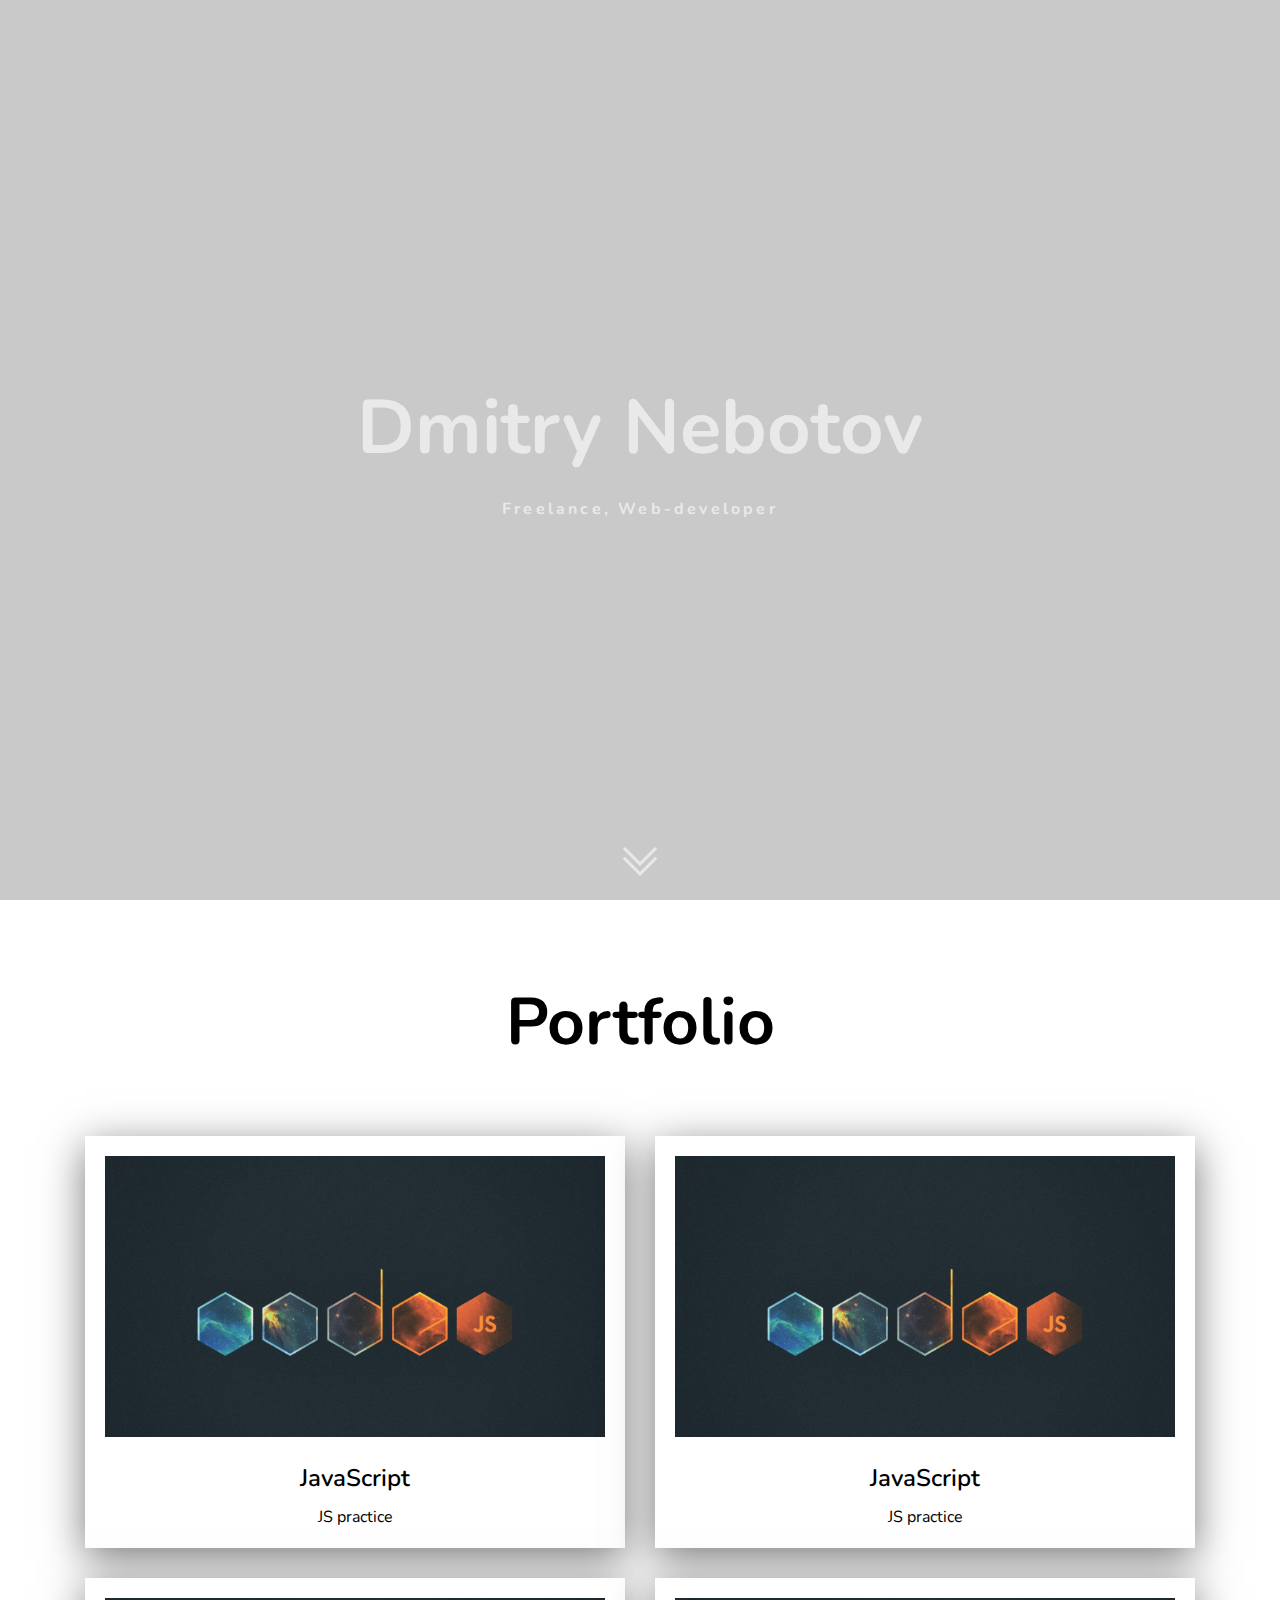
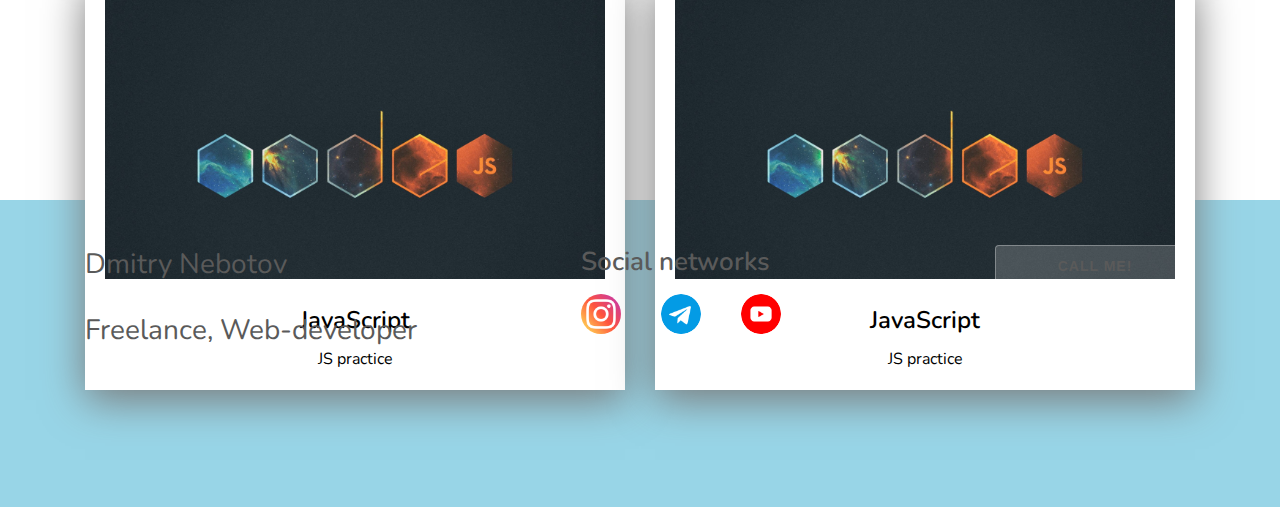
==== index.html @ 4fe909b6 "123" ====
<!DOCTYPE html>
<html lang="en">

<head>
    <meta charset="UTF-8">
    <meta http-equiv="X-UA-Compatible" content="IE=edge">
    <meta name="viewport" content="width=device-width, initial-scale=1.0">
    <link rel="apple-touch-icon" sizes="180x180" href="./image/ic/apple-touch-icon.png">
    <link rel="icon" type="image/png" sizes="32x32" href="./image/ic/favicon-32x32.png">
    <link rel="icon" type="image/png" sizes="16x16" href="./image/ic/favicon-16x16.png">
    <link rel="manifest" href="/site.webmanifest">
    <link rel="stylesheet" href="./style/main.css">
    <title>Portfolio</title>
</head>

<body>
    <div class="header" id="header">
        <h1 class="header-title">Dmitry Nebotov</h1>
        <p class="header-subtitle">Freelance, Web-developer</p>
        <div class="header-arrow">
            <img src="./image/header/arrow-down.png" alt="arrow-down">
        </div>
    </div>

    <div class="portfolio">
        <div class="conteiner">
            <h2 class="portfolio-header">Portfolio</h2>
            <div class="portfolio-card-wrapper">
                <div class="card">
                    <img class="card-img" src="./image/portfolio/js.jpg" alt="Js">
                    <h3 class="card-title">JavaScript</h3>
                    <p>JS practice</p>
                </div>

                <div class="card">
                    <img class="card-img" src="./image/portfolio/js.jpg" alt="Js">
                    <h3 class="card-title">JavaScript</h3>
                    <p>JS practice</p>
                </div>

                <div class="card">
                    <img class="card-img" src="./image/portfolio/js.jpg" alt="Js">
                    <h3 class="card-title">JavaScript</h3>
                    <p>JS practice</p>
                </div>

                <div class="card">
                    <img class="card-img" src="./image/portfolio/js.jpg" alt="Js">
                    <h3 class="card-title">JavaScript</h3>
                    <p>JS practice</p>
                </div>
            </div>
        </div>
    </div>

    <div class="footer">
        <div class="conteiner">
            <div class="footer-row">
                <div class="footer-copyright">
                    <div class="footer-copyright-name">Dmitry Nebotov</div>
                    <p>Freelance, Web-developer</p>
                </div>
                <div class="footer-icons">
                    <p class="social">Social networks</p>
                    <div class="footer-icons-row">
                        <a target="_blank" href="https://www.instagram.com/nebotovdima">
                            <img src="./image/icons/free-icon-instagram-2111463.png" alt="">
                        </a>
                        <a href="tg://resolve?domain=@nebotovdima">
                            <img src="./image/icons/free-icon-telegram-2111646.png" alt="">
                        </a>
                        <a target="_blank" href="https://www.youtube.com/channel/UCRS05I6eya9KFITmBL-dh3A">
                            <img src="./image/icons/free-icon-youtube-3670147.png" alt="">
                        </a>
                    </div>
                </div>
                <div class="footer-call">
                    <button class="btn">Call me!</button>
                    <div class="block_with_text" style="display: none;">0930100018</div>

                </div>
            </div>
        </div>
    </div>
    <script src="./script/Jquery/jquery-3.6.1.min.js"></script>
    <script src="./script/vide/jquery.vide.min.js"></script>
    <script src="./script/main.js"></script>
</body>

</html>
---- style/main.css ----
@import url('https://fonts.googleapis.com/css2?family=Nunito:wght@400;600;700&display=swap');

* {
    box-sizing: border-box;
}

body {
    font-family: 'Nunito', sans-serif;
    margin: 0;
}

.none {
    display: none !important;
}

.conteiner {
    max-width: 1110px;
    margin-left: auto;
    margin-right: auto;
}

/* Header */
.header {
    display: flex;
    flex-direction: column;
    align-items: center;
    justify-content: center;
    position: relative;
    width: 100%;
    height: 100vh;
    background-size: cover;
    background-position: center;
}

.header:after {
    content: '';
    position: absolute;
    top: 0;
    left: 0;
    right: 0;
    bottom: 0;
    background: rgba(36, 36, 36, 0.822);
    opacity: 0.3;
    z-index: 1;
}

.header-title {
    margin: 0;
    margin-bottom: 20px;
    font-weight: bold;
    font-size: 76px;
    line-height: 130%;
    color: rgb(255, 255, 255);
    z-index: 2;
    opacity: .6;
    cursor: context-menu;
}

.header-subtitle {
    margin: 0;
    font-weight: bold;
    font-size: 16px;
    line-height: 150%;
    color: #fff;
    text-align: center;
    letter-spacing: 0.2em;
    opacity: .6;
    z-index: 2;
    cursor: context-menu;
}

.header-arrow img {
    width: 38px;
    height: 38px;
    position: absolute;
    bottom: 20px;
    left: 50%;
    transform: translate(-50%, 0);
    z-index: 2;
    opacity: .6;
    cursor: pointer;
    animation: myAnim 4s ease 0s infinite normal forwards;
}

@keyframes myAnim {
    0% {
        animation-timing-function: ease-in;
        opacity: 1;
        transform: translateY(-45px);
    }

    24% {
        opacity: 1;
    }

    40% {
        animation-timing-function: ease-in;
        transform: translateY(-24px);
    }

    65% {
        animation-timing-function: ease-in;
        transform: translateY(-12px);
    }

    82% {
        animation-timing-function: ease-in;
        transform: translateY(-6px);
    }

    93% {
        animation-timing-function: ease-in;
        transform: translateY(-4px);
    }

    25%,
    55%,
    75%,
    87% {
        animation-timing-function: ease-out;
        transform: translateY(0px);
    }

    100% {
        animation-timing-function: ease-out;
        opacity: 1;
        transform: translateY(0px);
    }
}

/* Portfolio */

.portfolio {
    background-repeat: no-repeat;
    background-position: center;
    background-size: cover;
    padding-top: 80px;
    padding-bottom: 110px;
    width: 100%;
    height: 100vh;
}


.portfolio-header {
    margin: 0;
    margin-bottom: 70px;
    font-weight: bold;
    font-size: 66px;
    line-height: 130%;
    text-align: center;
    color: rgb(0, 0, 0);
}

.portfolio-card-wrapper {
    display: flex;
    flex-wrap: wrap;
    justify-content: space-between;
}

.card {
    margin-bottom: 30px;
    text-align: center;
    padding: 20px;
    max-width: 540px;
    background-color: #fff;
    box-shadow: 0px 10px 40px rgb(121, 121, 121);
}

.card:last-child,
.card:nth-last-child(2) {
    margin-bottom: 0;
}


.card-img {
    margin-bottom: 20px;
    width: 100%;
    background-size: cover;
    background-position: center;
}

.card-title {
    margin: 0;
    margin-bottom: 13px;
    font-weight: 600;
    font-size: 24px;
    line-height: 130%;
    color: black;
}

.card p {
    margin: 0;
    font-size: 16px;
    line-height: 130%;
    color: black;
}

.card:hover {
    background: rgba(58, 187, 226, 0.226);
}

/* Footer */

.footer {
    padding-top: 45px;
    padding-bottom: 130px;
    background: rgba(6, 152, 196, 0.411);
}

.footer-row {
    display: flex;
    flex-direction: row;
    justify-content: space-between;
}

.footer-copyright {
    font-size: 28px;
    color: rgb(90, 90, 90);
}

.footer-icons img {
    width: 40px;
    height: 40px;
    margin-right: 10px;
    border-radius: 50%;
    margin-bottom: 10px;
    
}

.footer-call {
    display: flex;
    flex-direction: column;
    width: 210px;
}

.footer-icons p {
    font-weight: 600;
    font-size: 26px;
    line-height: 130%;
    color: rgb(90, 90, 90);
}

.footer-icons-row {
    display: flex;
    flex-direction: row;
    justify-content: space-between;
    align-items: center;
}

.footer-icons-row > * {
    margin-right: 30px;

}

.social { 
    margin: 0;
    margin-bottom: 15px;
}

.btn {
    font-size: 14px;
    font-weight: 600;
    line-height: 20px;
    color: rgb(90, 90, 90);
    background-color: rgba(255, 255, 255, 0.185);
    border-color: rgba(255, 255, 255, 0.308);
    border-width: 1px;
    border-style: solid;
    border-radius: 4px;
    padding: 10px 20px;
    cursor: pointer;
    text-decoration: none;
    text-align: center;
    text-transform: uppercase;
    letter-spacing: 1px; 
    margin-bottom: 10px;
    margin-left: 10px;

}

.block_with_text {
    display: block;
    width: 100%;
    text-align: center;
    margin-bottom: 20px;
    margin-left: auto;
    margin-right: auto;
    color: rgb(90, 90, 90);
    font-weight: 600;
    font-size: 20px;
}

.btn:hover {
    color: rgb(66, 66, 66);
    background-color: rgba(97, 97, 97, 0.753);
}
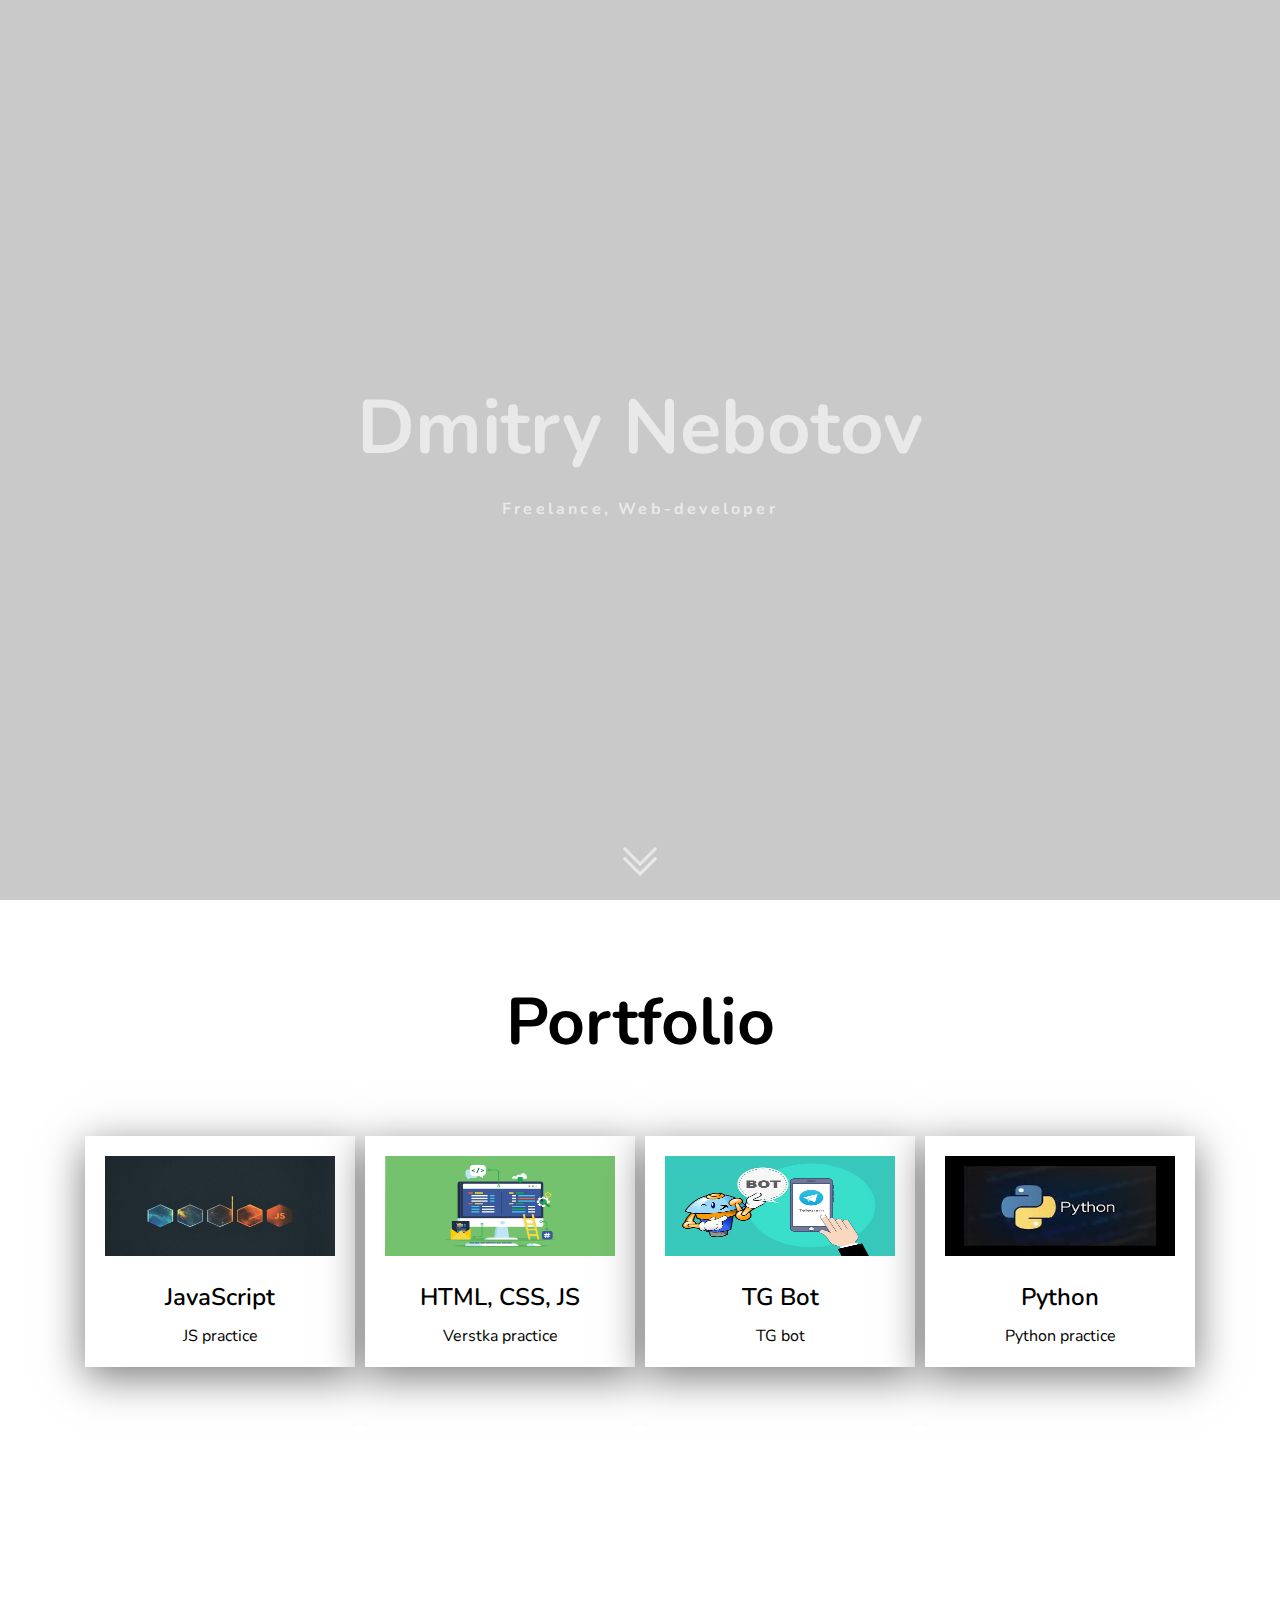
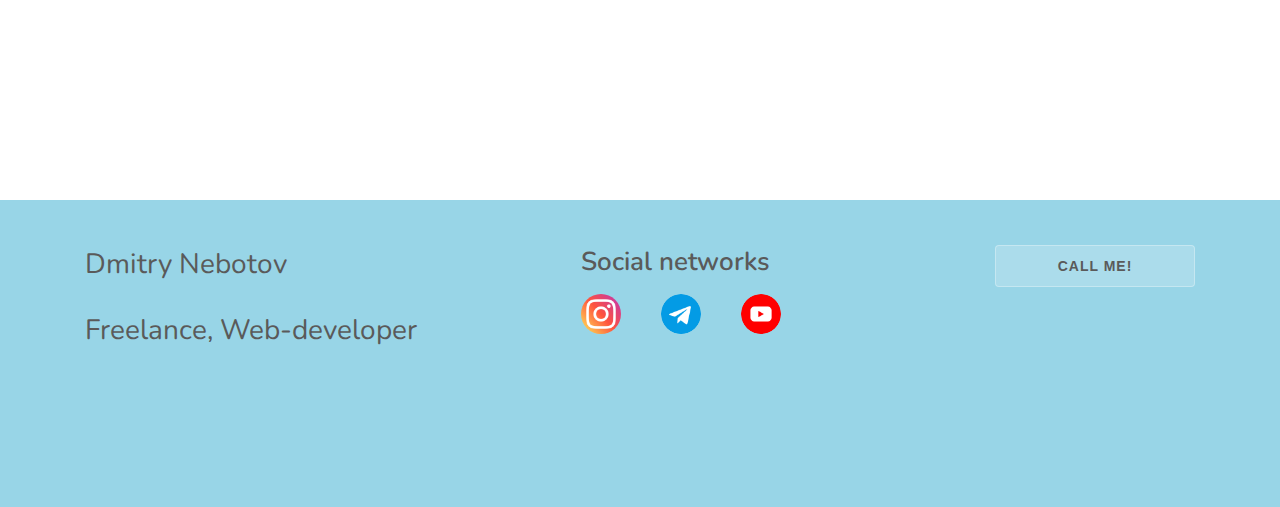
==== commit 785fc106: "123" ====
--- a/index.html
+++ b/index.html
@@ -33,21 +33,21 @@
                 </div>
 
                 <div class="card">
-                    <img class="card-img" src="./image/portfolio/js.jpg" alt="Js">
-                    <h3 class="card-title">JavaScript</h3>
-                    <p>JS practice</p>
+                    <img class="card-img" src="./image/portfolio/verstka.png" alt="Js">
+                    <h3 class="card-title">HTML, CSS, JS</h3>
+                    <p>Verstka practice</p>
                 </div>
 
                 <div class="card">
-                    <img class="card-img" src="./image/portfolio/js.jpg" alt="Js">
-                    <h3 class="card-title">JavaScript</h3>
-                    <p>JS practice</p>
+                    <img class="card-img" src="./image/portfolio/tgbot.jpg" alt="Js">
+                    <h3 class="card-title">TG Bot</h3>
+                    <p>TG bot</p>
                 </div>
 
                 <div class="card">
-                    <img class="card-img" src="./image/portfolio/js.jpg" alt="Js">
-                    <h3 class="card-title">JavaScript</h3>
-                    <p>JS practice</p>
+                    <img class="card-img" src="./image/portfolio/python.jfif" alt="Js">
+                    <h3 class="card-title">Python</h3>
+                    <p>Python practice</p>
                 </div>
             </div>
         </div>
--- a/style/main.css
+++ b/style/main.css
@@ -158,7 +158,7 @@
 }
 
 .card {
-    margin-bottom: 30px;
+    margin-bottom: 0px;
     text-align: center;
     padding: 20px;
     max-width: 540px;
@@ -166,15 +166,12 @@
     box-shadow: 0px 10px 40px rgb(121, 121, 121);
 }
 
-.card:last-child,
-.card:nth-last-child(2) {
-    margin-bottom: 0;
-}
 
 
 .card-img {
     margin-bottom: 20px;
-    width: 100%;
+    width: 230px;
+    height: 100px;
     background-size: cover;
     background-position: center;
 }
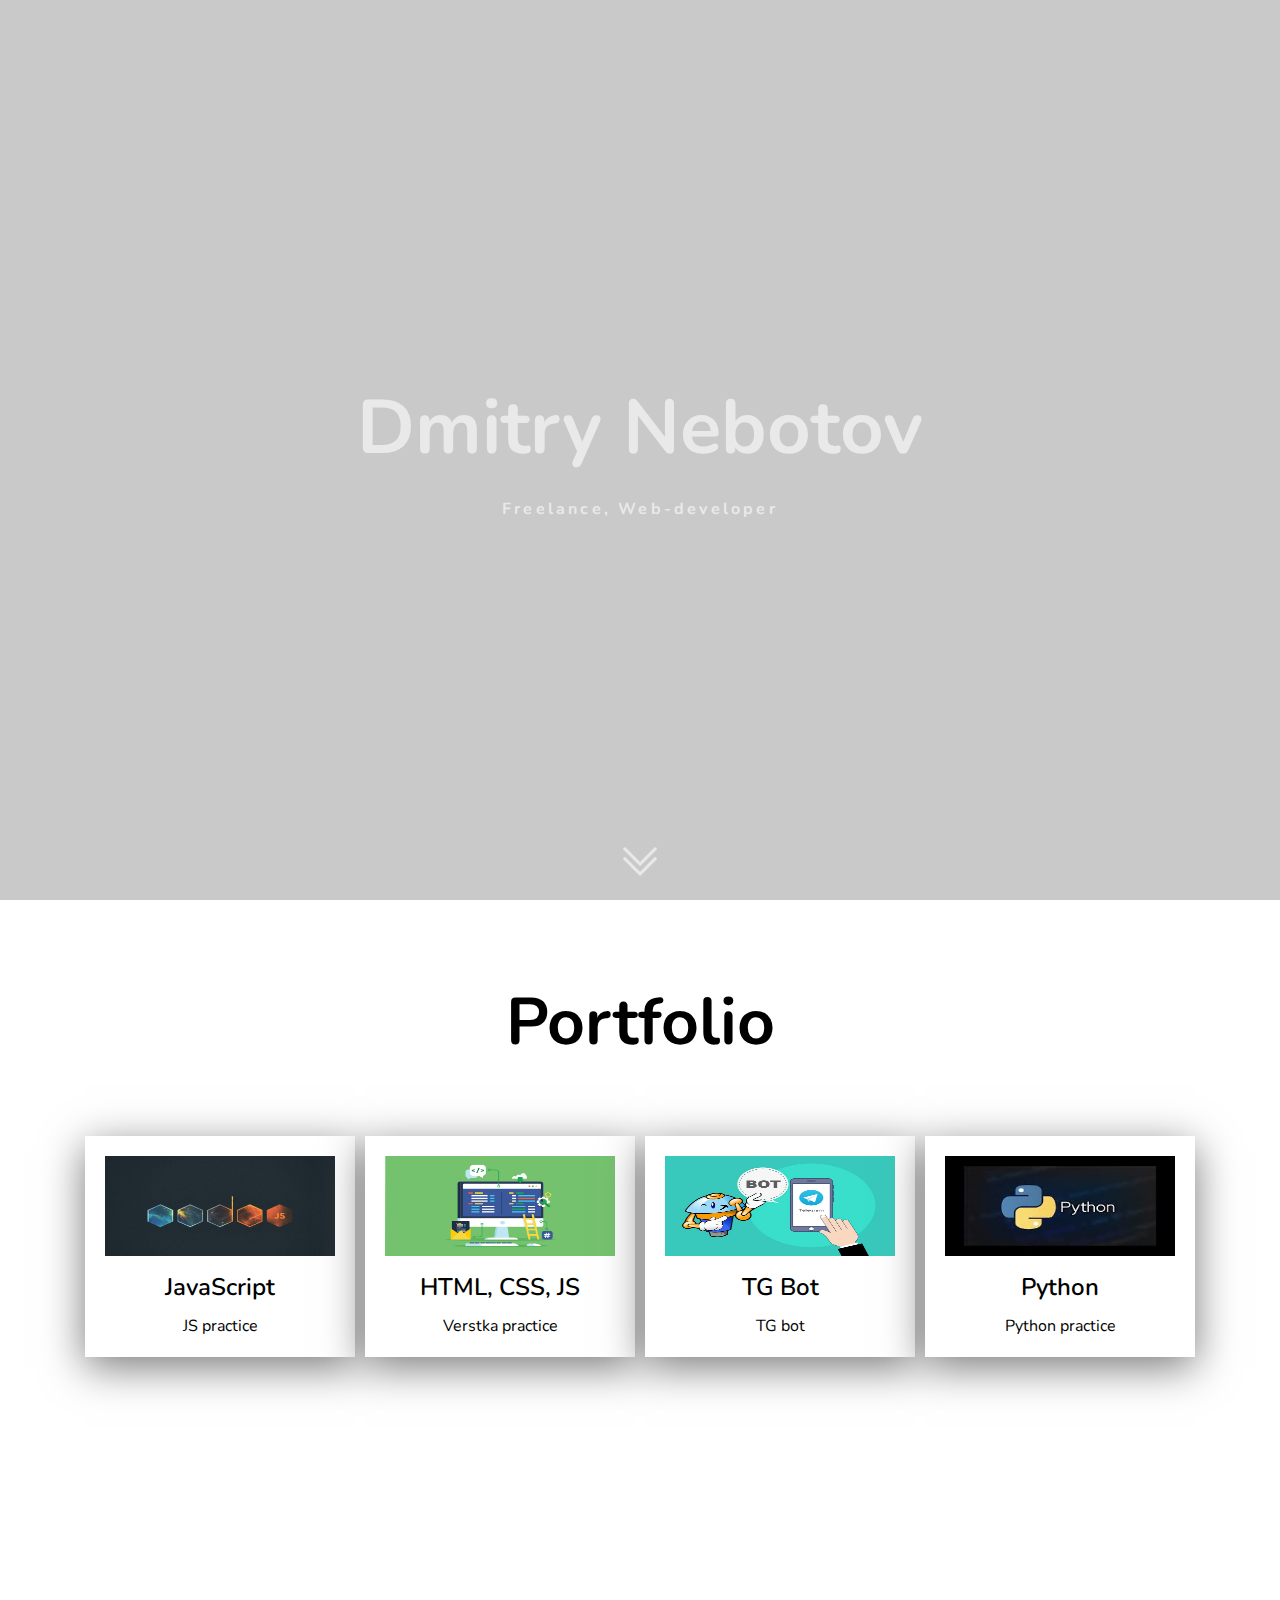
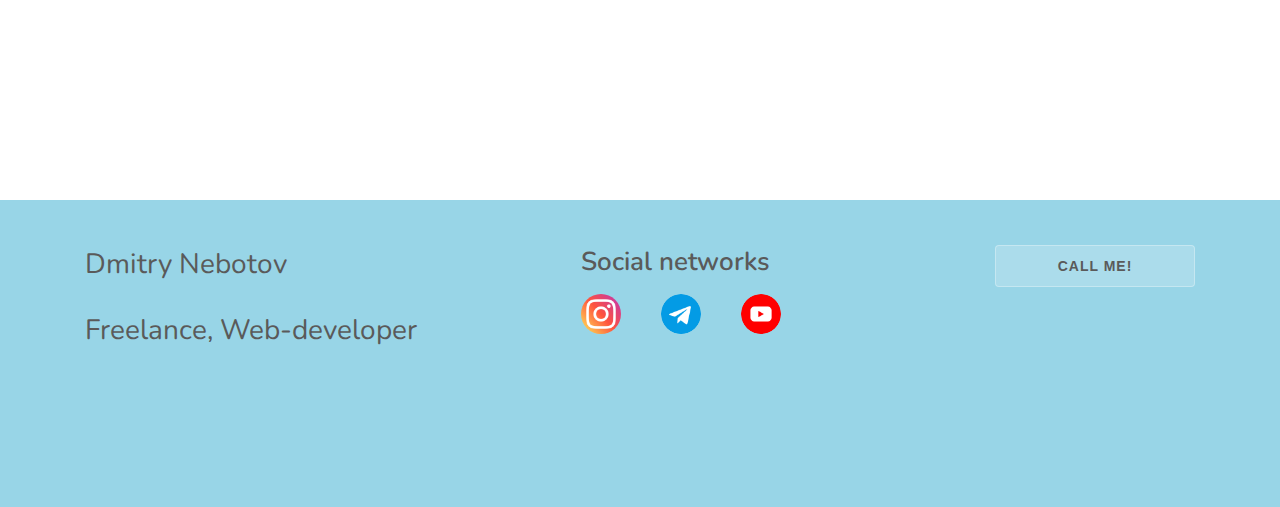
==== commit a25bebfe: "123" ====
--- a/index.html
+++ b/index.html
@@ -27,27 +27,35 @@
             <h2 class="portfolio-header">Portfolio</h2>
             <div class="portfolio-card-wrapper">
                 <div class="card">
-                    <img class="card-img" src="./image/portfolio/js.jpg" alt="Js">
-                    <h3 class="card-title">JavaScript</h3>
-                    <p>JS practice</p>
+                    <a href="js.html" class="card-link">
+                        <img class="card-img" src="./image/portfolio/js.jpg" alt="Js">
+                        <h3 class="card-title">JavaScript</h3>
+                        <p>JS practice</p>
+                    </a>
                 </div>
 
                 <div class="card">
+                    <a href="#" class="card-link">
                     <img class="card-img" src="./image/portfolio/verstka.png" alt="Js">
                     <h3 class="card-title">HTML, CSS, JS</h3>
                     <p>Verstka practice</p>
+                    </a>
                 </div>
 
                 <div class="card">
+                    <a href="#" class="card-link">
                     <img class="card-img" src="./image/portfolio/tgbot.jpg" alt="Js">
                     <h3 class="card-title">TG Bot</h3>
                     <p>TG bot</p>
+                    </a>
                 </div>
 
                 <div class="card">
+                    <a href="#" class="card-link">
                     <img class="card-img" src="./image/portfolio/python.jfif" alt="Js">
                     <h3 class="card-title">Python</h3>
                     <p>Python practice</p>
+                    </a>
                 </div>
             </div>
         </div>
--- a/style/main.css
+++ b/style/main.css
@@ -1,293 +1,336 @@
-@import url('https://fonts.googleapis.com/css2?family=Nunito:wght@400;600;700&display=swap');
+@import url("https://fonts.googleapis.com/css2?family=Nunito:wght@400;600;700&display=swap");
 
 * {
-    box-sizing: border-box;
+  box-sizing: border-box;
 }
 
 body {
-    font-family: 'Nunito', sans-serif;
-    margin: 0;
+  font-family: "Nunito", sans-serif;
+  margin: 0;
 }
 
 .none {
-    display: none !important;
+  display: none !important;
 }
 
 .conteiner {
-    max-width: 1110px;
-    margin-left: auto;
-    margin-right: auto;
+  max-width: 1110px;
+  margin-left: auto;
+  margin-right: auto;
 }
 
 /* Header */
 .header {
-    display: flex;
-    flex-direction: column;
-    align-items: center;
-    justify-content: center;
-    position: relative;
-    width: 100%;
-    height: 100vh;
-    background-size: cover;
-    background-position: center;
+  display: flex;
+  flex-direction: column;
+  align-items: center;
+  justify-content: center;
+  position: relative;
+  width: 100%;
+  height: 100vh;
+  background-size: cover;
+  background-position: center;
 }
 
 .header:after {
-    content: '';
-    position: absolute;
-    top: 0;
-    left: 0;
-    right: 0;
-    bottom: 0;
-    background: rgba(36, 36, 36, 0.822);
-    opacity: 0.3;
-    z-index: 1;
+  content: "";
+  position: absolute;
+  top: 0;
+  left: 0;
+  right: 0;
+  bottom: 0;
+  background: rgba(36, 36, 36, 0.822);
+  opacity: 0.3;
+  z-index: 1;
 }
 
 .header-title {
-    margin: 0;
-    margin-bottom: 20px;
-    font-weight: bold;
-    font-size: 76px;
-    line-height: 130%;
-    color: rgb(255, 255, 255);
-    z-index: 2;
-    opacity: .6;
-    cursor: context-menu;
+  margin: 0;
+  margin-bottom: 20px;
+  font-weight: bold;
+  font-size: 76px;
+  line-height: 130%;
+  color: rgb(255, 255, 255);
+  z-index: 2;
+  opacity: 0.6;
+  cursor: context-menu;
 }
 
 .header-subtitle {
-    margin: 0;
-    font-weight: bold;
-    font-size: 16px;
-    line-height: 150%;
-    color: #fff;
-    text-align: center;
-    letter-spacing: 0.2em;
-    opacity: .6;
-    z-index: 2;
-    cursor: context-menu;
+  margin: 0;
+  font-weight: bold;
+  font-size: 16px;
+  line-height: 150%;
+  color: #fff;
+  text-align: center;
+  letter-spacing: 0.2em;
+  opacity: 0.6;
+  z-index: 2;
+  cursor: context-menu;
 }
 
 .header-arrow img {
-    width: 38px;
-    height: 38px;
-    position: absolute;
-    bottom: 20px;
-    left: 50%;
-    transform: translate(-50%, 0);
-    z-index: 2;
-    opacity: .6;
-    cursor: pointer;
-    animation: myAnim 4s ease 0s infinite normal forwards;
+  width: 38px;
+  height: 38px;
+  position: absolute;
+  bottom: 20px;
+  left: 50%;
+  transform: translate(-50%, 0);
+  z-index: 2;
+  opacity: 0.6;
+  cursor: pointer;
+  animation: myAnim 4s ease 0s infinite normal forwards;
 }
 
 @keyframes myAnim {
-    0% {
-        animation-timing-function: ease-in;
-        opacity: 1;
-        transform: translateY(-45px);
-    }
-
-    24% {
-        opacity: 1;
-    }
-
-    40% {
-        animation-timing-function: ease-in;
-        transform: translateY(-24px);
-    }
-
-    65% {
-        animation-timing-function: ease-in;
-        transform: translateY(-12px);
-    }
-
-    82% {
-        animation-timing-function: ease-in;
-        transform: translateY(-6px);
-    }
-
-    93% {
-        animation-timing-function: ease-in;
-        transform: translateY(-4px);
-    }
-
-    25%,
-    55%,
-    75%,
-    87% {
-        animation-timing-function: ease-out;
-        transform: translateY(0px);
-    }
-
-    100% {
-        animation-timing-function: ease-out;
-        opacity: 1;
-        transform: translateY(0px);
-    }
+  0% {
+    animation-timing-function: ease-in;
+    opacity: 1;
+    transform: translateY(-45px);
+  }
+
+  24% {
+    opacity: 1;
+  }
+
+  40% {
+    animation-timing-function: ease-in;
+    transform: translateY(-24px);
+  }
+
+  65% {
+    animation-timing-function: ease-in;
+    transform: translateY(-12px);
+  }
+
+  82% {
+    animation-timing-function: ease-in;
+    transform: translateY(-6px);
+  }
+
+  93% {
+    animation-timing-function: ease-in;
+    transform: translateY(-4px);
+  }
+
+  25%,
+  55%,
+  75%,
+  87% {
+    animation-timing-function: ease-out;
+    transform: translateY(0px);
+  }
+
+  100% {
+    animation-timing-function: ease-out;
+    opacity: 1;
+    transform: translateY(0px);
+  }
 }
 
 /* Portfolio */
 
 .portfolio {
-    background-repeat: no-repeat;
-    background-position: center;
-    background-size: cover;
-    padding-top: 80px;
-    padding-bottom: 110px;
-    width: 100%;
-    height: 100vh;
-}
-
+  background-repeat: no-repeat;
+  background-position: center;
+  background-size: cover;
+  padding-top: 80px;
+  padding-bottom: 110px;
+  width: 100%;
+  height: 100vh;
+}
 
 .portfolio-header {
-    margin: 0;
-    margin-bottom: 70px;
-    font-weight: bold;
-    font-size: 66px;
-    line-height: 130%;
-    text-align: center;
-    color: rgb(0, 0, 0);
+  margin: 0;
+  margin-bottom: 70px;
+  font-weight: bold;
+  font-size: 66px;
+  line-height: 130%;
+  text-align: center;
+  color: rgb(0, 0, 0);
 }
 
 .portfolio-card-wrapper {
-    display: flex;
-    flex-wrap: wrap;
-    justify-content: space-between;
+  display: flex;
+  flex-wrap: wrap;
+  justify-content: space-between;
 }
 
 .card {
-    margin-bottom: 0px;
-    text-align: center;
-    padding: 20px;
-    max-width: 540px;
-    background-color: #fff;
-    box-shadow: 0px 10px 40px rgb(121, 121, 121);
-}
-
-
+  margin-bottom: 0px;
+  text-align: center;
+  padding: 20px;
+  max-width: 540px;
+  background-color: #fff;
+  box-shadow: 0px 10px 40px rgb(121, 121, 121);
+}
+
+.card:hover {
+  transform: translateY(-15px);
+  transition: 0.2s ease-in;
+}
+
+.card-link {
+  text-decoration: none;
+}
 
 .card-img {
-    margin-bottom: 20px;
-    width: 230px;
-    height: 100px;
-    background-size: cover;
-    background-position: center;
+  margin-bottom: 10px;
+  width: 230px;
+  height: 100px;
+  background-size: cover;
+  background-position: center;
 }
 
 .card-title {
-    margin: 0;
-    margin-bottom: 13px;
-    font-weight: 600;
-    font-size: 24px;
-    line-height: 130%;
-    color: black;
+  margin: 0;
+  margin-bottom: 13px;
+  font-weight: 600;
+  font-size: 24px;
+  line-height: 130%;
+  color: black;
 }
 
 .card p {
-    margin: 0;
-    font-size: 16px;
-    line-height: 130%;
-    color: black;
+  margin: 0;
+  font-size: 16px;
+  line-height: 130%;
+  color: black;
 }
 
 .card:hover {
-    background: rgba(58, 187, 226, 0.226);
+  background: rgba(58, 187, 226, 0.226);
 }
 
 /* Footer */
 
 .footer {
-    padding-top: 45px;
-    padding-bottom: 130px;
-    background: rgba(6, 152, 196, 0.411);
+  padding-top: 45px;
+  padding-bottom: 130px;
+  background: rgba(6, 152, 196, 0.411);
 }
 
 .footer-row {
-    display: flex;
-    flex-direction: row;
-    justify-content: space-between;
+  display: flex;
+  flex-direction: row;
+  justify-content: space-between;
 }
 
 .footer-copyright {
-    font-size: 28px;
-    color: rgb(90, 90, 90);
+  font-size: 28px;
+  color: rgb(90, 90, 90);
 }
 
 .footer-icons img {
-    width: 40px;
-    height: 40px;
-    margin-right: 10px;
-    border-radius: 50%;
-    margin-bottom: 10px;
-    
+  width: 40px;
+  height: 40px;
+  margin-right: 10px;
+  border-radius: 50%;
+  margin-bottom: 10px;
 }
 
 .footer-call {
-    display: flex;
-    flex-direction: column;
-    width: 210px;
+  display: flex;
+  flex-direction: column;
+  width: 210px;
 }
 
 .footer-icons p {
-    font-weight: 600;
-    font-size: 26px;
-    line-height: 130%;
-    color: rgb(90, 90, 90);
+  font-weight: 600;
+  font-size: 26px;
+  line-height: 130%;
+  color: rgb(90, 90, 90);
 }
 
 .footer-icons-row {
-    display: flex;
-    flex-direction: row;
-    justify-content: space-between;
-    align-items: center;
+  display: flex;
+  flex-direction: row;
+  justify-content: space-between;
+  align-items: center;
 }
 
 .footer-icons-row > * {
-    margin-right: 30px;
-
-}
-
-.social { 
-    margin: 0;
-    margin-bottom: 15px;
+  margin-right: 30px;
+}
+
+.social {
+  margin: 0;
+  margin-bottom: 15px;
 }
 
 .btn {
-    font-size: 14px;
-    font-weight: 600;
-    line-height: 20px;
-    color: rgb(90, 90, 90);
-    background-color: rgba(255, 255, 255, 0.185);
-    border-color: rgba(255, 255, 255, 0.308);
-    border-width: 1px;
-    border-style: solid;
-    border-radius: 4px;
-    padding: 10px 20px;
-    cursor: pointer;
-    text-decoration: none;
-    text-align: center;
-    text-transform: uppercase;
-    letter-spacing: 1px; 
-    margin-bottom: 10px;
-    margin-left: 10px;
-
+  font-size: 14px;
+  font-weight: 600;
+  line-height: 20px;
+  color: rgb(90, 90, 90);
+  background-color: rgba(255, 255, 255, 0.185);
+  border-color: rgba(255, 255, 255, 0.308);
+  border-width: 1px;
+  border-style: solid;
+  border-radius: 4px;
+  padding: 10px 20px;
+  cursor: pointer;
+  text-decoration: none;
+  text-align: center;
+  text-transform: uppercase;
+  letter-spacing: 1px;
+  margin-bottom: 10px;
+  margin-left: 10px;
 }
 
 .block_with_text {
-    display: block;
-    width: 100%;
-    text-align: center;
-    margin-bottom: 20px;
-    margin-left: auto;
-    margin-right: auto;
-    color: rgb(90, 90, 90);
-    font-weight: 600;
-    font-size: 20px;
+  display: block;
+  width: 100%;
+  text-align: center;
+  margin-bottom: 20px;
+  margin-left: auto;
+  margin-right: auto;
+  color: rgb(90, 90, 90);
+  font-weight: 600;
+  font-size: 20px;
 }
 
 .btn:hover {
-    color: rgb(66, 66, 66);
-    background-color: rgba(97, 97, 97, 0.753);
-}+  color: rgb(66, 66, 66);
+  background-color: rgba(97, 97, 97, 0.753);
+}
+
+/* Project */
+
+.project {
+  padding-top: 60px;
+  padding-bottom: 120px;
+  text-align: center;
+}
+
+.project-header {
+  font-weight: bold;
+  font-size: 66px;
+  line-height: 1.3;
+  margin: 0;
+  margin-bottom: 40px;
+}
+
+.project-img {
+  margin-bottom: 70px;
+}
+
+.project-description {
+  font-size: 30px;
+  font-weight: 600;
+}
+
+.img {
+  width: 800px;
+  border-radius: 30px;
+}
+
+.btn-projectjs {
+  background-color: rgb(229, 255, 0);
+  color: black;
+  font-size: 20px;
+  text-decoration: none;
+  border: 2px solid black;
+  border-radius: 30px;
+  padding: 10px 30px 10px 30px;
+}
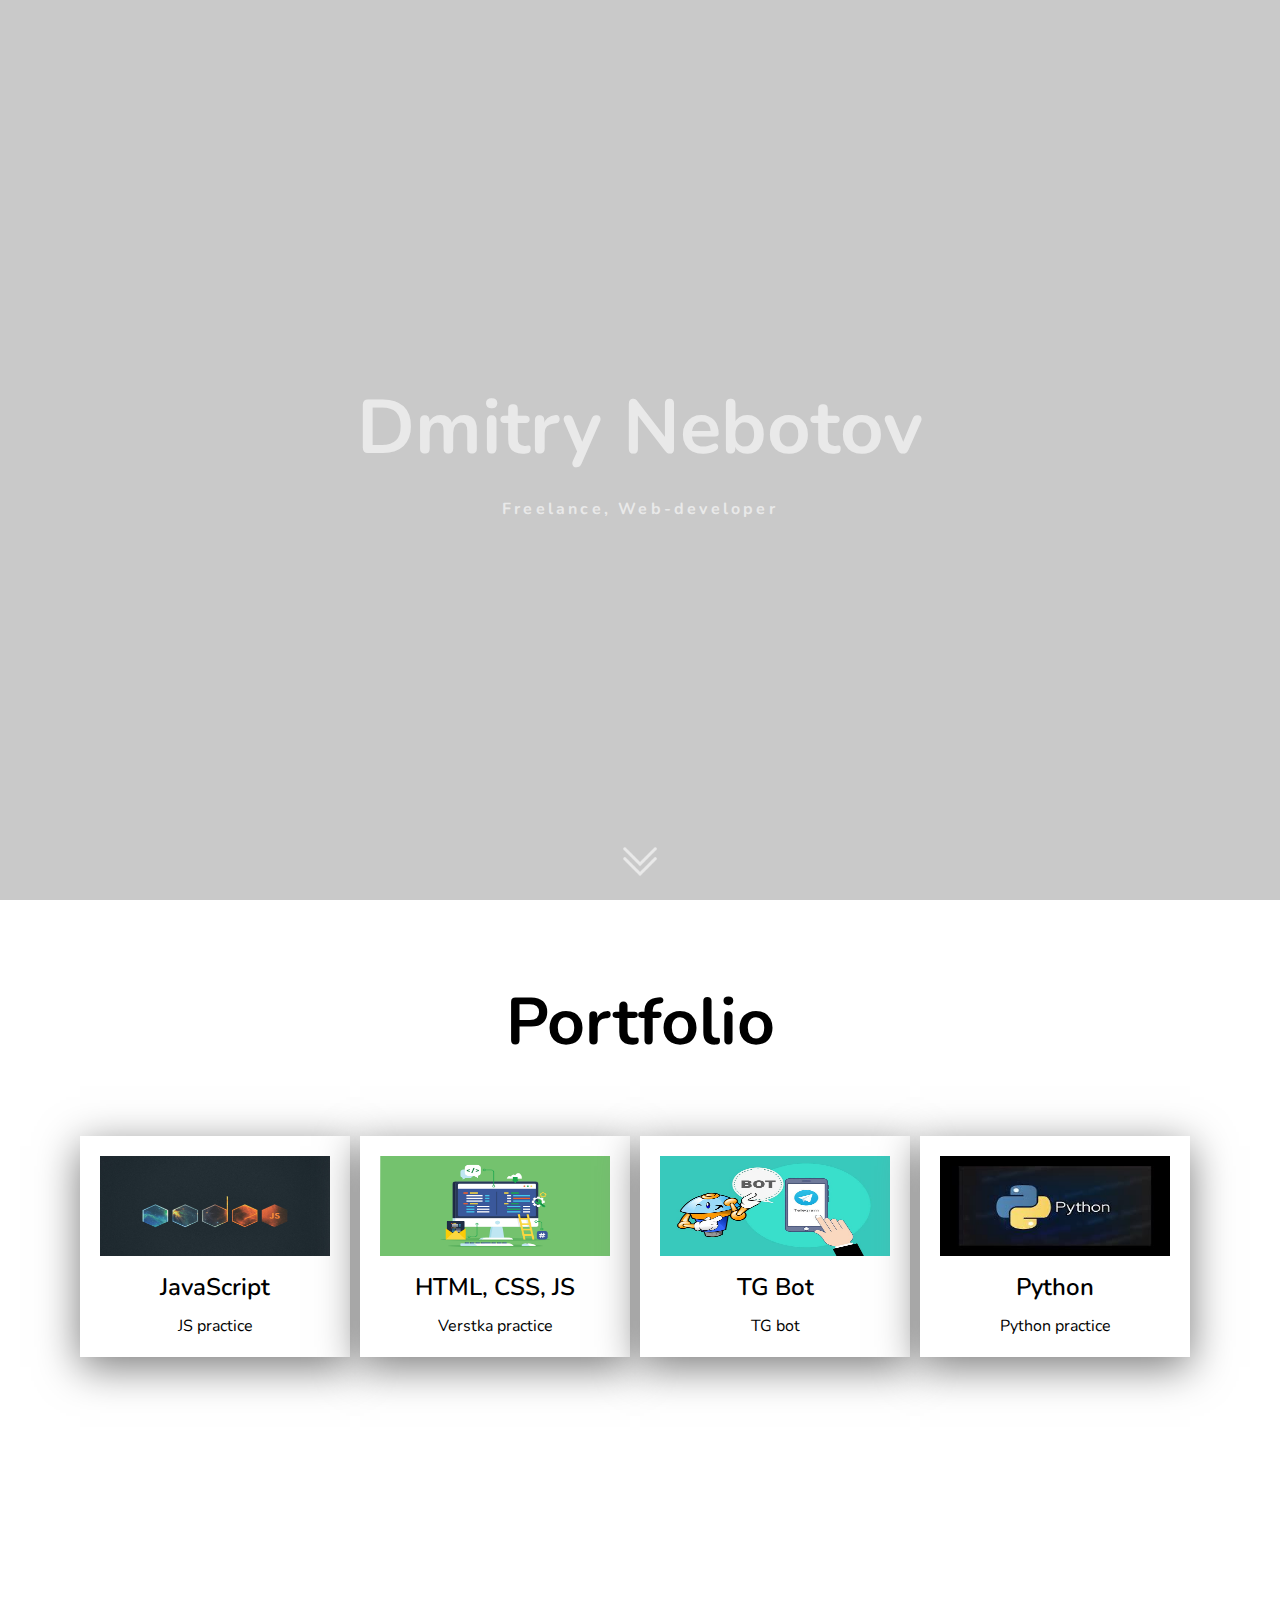
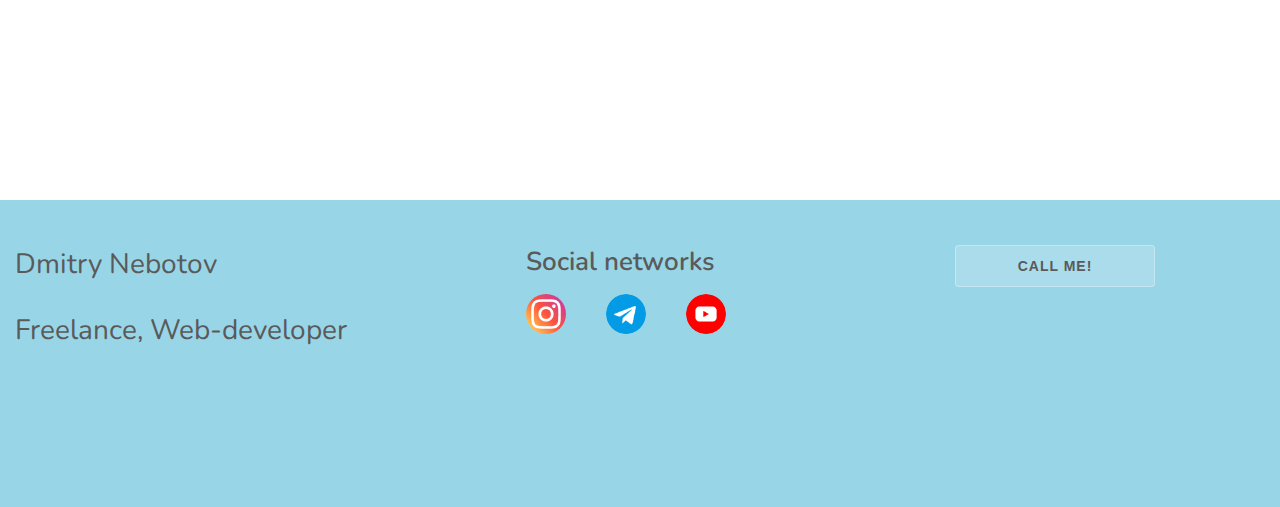
==== commit afb0aab3: "123" ====
--- a/index.html
+++ b/index.html
@@ -10,58 +10,58 @@
     <link rel="icon" type="image/png" sizes="16x16" href="./image/ic/favicon-16x16.png">
     <link rel="manifest" href="/site.webmanifest">
     <link rel="stylesheet" href="./style/main.css">
+    <link rel="stylesheet" href="./style/media.css">
     <title>Portfolio</title>
 </head>
 
 <body>
-    <div class="header" id="header">
+    <header class="header" id="header">
         <h1 class="header-title">Dmitry Nebotov</h1>
         <p class="header-subtitle">Freelance, Web-developer</p>
         <div class="header-arrow">
             <img src="./image/header/arrow-down.png" alt="arrow-down">
         </div>
-    </div>
+    </header>
 
-    <div class="portfolio">
-        <div class="conteiner">
-            <h2 class="portfolio-header">Portfolio</h2>
-            <div class="portfolio-card-wrapper">
-                <div class="card">
-                    <a href="js.html" class="card-link">
-                        <img class="card-img" src="./image/portfolio/js.jpg" alt="Js">
-                        <h3 class="card-title">JavaScript</h3>
-                        <p>JS practice</p>
-                    </a>
-                </div>
-
-                <div class="card">
-                    <a href="#" class="card-link">
-                    <img class="card-img" src="./image/portfolio/verstka.png" alt="Js">
-                    <h3 class="card-title">HTML, CSS, JS</h3>
-                    <p>Verstka practice</p>
-                    </a>
-                </div>
-
-                <div class="card">
-                    <a href="#" class="card-link">
-                    <img class="card-img" src="./image/portfolio/tgbot.jpg" alt="Js">
-                    <h3 class="card-title">TG Bot</h3>
-                    <p>TG bot</p>
-                    </a>
-                </div>
-
-                <div class="card">
-                    <a href="#" class="card-link">
-                    <img class="card-img" src="./image/portfolio/python.jfif" alt="Js">
-                    <h3 class="card-title">Python</h3>
-                    <p>Python practice</p>
-                    </a>
+    <main>
+        <section class="portfolio">
+            <div class="conteiner">
+                <h2 class="portfolio-header">Portfolio</h2>
+                <div class="portfolio-card-wrapper">
+                    <div class="card">
+                        <a href="js.html" class="card-link">
+                            <img class="card-img" src="./image/portfolio/js.jpg" alt="Js">
+                            <h3 class="card-title">JavaScript</h3>
+                            <p>JS practice</p>
+                        </a>
+                    </div>
+                    <div class="card">
+                        <a href="#" class="card-link">
+                        <img class="card-img" src="./image/portfolio/verstka.png" alt="Js">
+                        <h3 class="card-title">HTML, CSS, JS</h3>
+                        <p>Verstka practice</p>
+                        </a>
+                    </div>
+                    <div class="card">
+                        <a href="#" class="card-link">
+                        <img class="card-img" src="./image/portfolio/tgbot.jpg" alt="Js">
+                        <h3 class="card-title">TG Bot</h3>
+                        <p>TG bot</p>
+                        </a>
+                    </div>
+                    <div class="card">
+                        <a href="#" class="card-link">
+                        <img class="card-img" src="./image/portfolio/python.jfif" alt="Js">
+                        <h3 class="card-title">Python</h3>
+                        <p>Python practice</p>
+                        </a>
+                    </div>
                 </div>
             </div>
-        </div>
-    </div>
+        </section>
+    </main>
 
-    <div class="footer">
+    <footer class="footer">
         <div class="conteiner">
             <div class="footer-row">
                 <div class="footer-copyright">
@@ -89,7 +89,8 @@
                 </div>
             </div>
         </div>
-    </div>
+    </footer>
+
     <script src="./script/Jquery/jquery-3.6.1.min.js"></script>
     <script src="./script/vide/jquery.vide.min.js"></script>
     <script src="./script/main.js"></script>
--- a/style/main.css
+++ b/style/main.css
@@ -1,336 +1,340 @@
 @import url("https://fonts.googleapis.com/css2?family=Nunito:wght@400;600;700&display=swap");
 
 * {
-  box-sizing: border-box;
+    box-sizing: border-box;
 }
 
 body {
-  font-family: "Nunito", sans-serif;
-  margin: 0;
+    font-family: "Nunito", sans-serif;
+    margin: 0;
 }
 
 .none {
-  display: none !important;
+    display: none !important;
 }
 
 .conteiner {
-  max-width: 1110px;
-  margin-left: auto;
-  margin-right: auto;
+    max-width: 1140px;
+    margin-left: 15px;
+    margin-right: 15px;
 }
 
 /* Header */
 .header {
-  display: flex;
-  flex-direction: column;
-  align-items: center;
-  justify-content: center;
-  position: relative;
-  width: 100%;
-  height: 100vh;
-  background-size: cover;
-  background-position: center;
+    display: flex;
+    flex-direction: column;
+    align-items: center;
+    justify-content: center;
+    position: relative;
+    width: 100%;
+    height: 100vh;
+    background-size: cover;
+    background-position: center;
 }
 
 .header:after {
-  content: "";
-  position: absolute;
-  top: 0;
-  left: 0;
-  right: 0;
-  bottom: 0;
-  background: rgba(36, 36, 36, 0.822);
-  opacity: 0.3;
-  z-index: 1;
+    content: "";
+    position: absolute;
+    top: 0;
+    left: 0;
+    right: 0;
+    bottom: 0;
+    background: rgba(36, 36, 36, 0.822);
+    opacity: 0.3;
+    z-index: 1;
 }
 
 .header-title {
-  margin: 0;
-  margin-bottom: 20px;
-  font-weight: bold;
-  font-size: 76px;
-  line-height: 130%;
-  color: rgb(255, 255, 255);
-  z-index: 2;
-  opacity: 0.6;
-  cursor: context-menu;
+    margin: 0;
+    margin-bottom: 20px;
+    font-weight: bold;
+    font-size: 76px;
+    line-height: 130%;
+    color: rgb(255, 255, 255);
+    z-index: 2;
+    opacity: 0.6;
+    cursor: context-menu;
 }
 
 .header-subtitle {
-  margin: 0;
-  font-weight: bold;
-  font-size: 16px;
-  line-height: 150%;
-  color: #fff;
-  text-align: center;
-  letter-spacing: 0.2em;
-  opacity: 0.6;
-  z-index: 2;
-  cursor: context-menu;
+    margin: 0;
+    font-weight: bold;
+    font-size: 16px;
+    line-height: 150%;
+    color: #fff;
+    text-align: center;
+    letter-spacing: 0.2em;
+    opacity: 0.6;
+    z-index: 2;
+    cursor: context-menu;
 }
 
 .header-arrow img {
-  width: 38px;
-  height: 38px;
-  position: absolute;
-  bottom: 20px;
-  left: 50%;
-  transform: translate(-50%, 0);
-  z-index: 2;
-  opacity: 0.6;
-  cursor: pointer;
-  animation: myAnim 4s ease 0s infinite normal forwards;
+    width: 38px;
+    height: 38px;
+    position: absolute;
+    bottom: 20px;
+    left: 50%;
+    transform: translate(-50%, 0);
+    z-index: 2;
+    opacity: 0.6;
+    cursor: pointer;
+    animation: myAnim 4s ease 0s infinite normal forwards;
 }
 
 @keyframes myAnim {
-  0% {
-    animation-timing-function: ease-in;
-    opacity: 1;
-    transform: translateY(-45px);
-  }
-
-  24% {
-    opacity: 1;
-  }
-
-  40% {
-    animation-timing-function: ease-in;
-    transform: translateY(-24px);
-  }
-
-  65% {
-    animation-timing-function: ease-in;
-    transform: translateY(-12px);
-  }
-
-  82% {
-    animation-timing-function: ease-in;
-    transform: translateY(-6px);
-  }
-
-  93% {
-    animation-timing-function: ease-in;
-    transform: translateY(-4px);
-  }
-
-  25%,
-  55%,
-  75%,
-  87% {
-    animation-timing-function: ease-out;
-    transform: translateY(0px);
-  }
-
-  100% {
-    animation-timing-function: ease-out;
-    opacity: 1;
-    transform: translateY(0px);
-  }
+    0% {
+        animation-timing-function: ease-in;
+        opacity: 1;
+        transform: translateY(-45px);
+    }
+
+    24% {
+        opacity: 1;
+    }
+
+    40% {
+        animation-timing-function: ease-in;
+        transform: translateY(-24px);
+    }
+
+    65% {
+        animation-timing-function: ease-in;
+        transform: translateY(-12px);
+    }
+
+    82% {
+        animation-timing-function: ease-in;
+        transform: translateY(-6px);
+    }
+
+    93% {
+        animation-timing-function: ease-in;
+        transform: translateY(-4px);
+    }
+
+    25%,
+    55%,
+    75%,
+    87% {
+        animation-timing-function: ease-out;
+        transform: translateY(0px);
+    }
+
+    100% {
+        animation-timing-function: ease-out;
+        opacity: 1;
+        transform: translateY(0px);
+    }
 }
 
 /* Portfolio */
 
 .portfolio {
-  background-repeat: no-repeat;
-  background-position: center;
-  background-size: cover;
-  padding-top: 80px;
-  padding-bottom: 110px;
-  width: 100%;
-  height: 100vh;
+    background-repeat: no-repeat;
+    background-position: center;
+    background-size: cover;
+    padding-top: 80px;
+    padding-bottom: 110px;
+    width: 100%;
+    height: 100vh;
+    display: flex;
+    justify-content: center;
 }
 
 .portfolio-header {
-  margin: 0;
-  margin-bottom: 70px;
-  font-weight: bold;
-  font-size: 66px;
-  line-height: 130%;
-  text-align: center;
-  color: rgb(0, 0, 0);
+    margin: 0;
+    margin-bottom: 70px;
+    font-weight: bold;
+    font-size: 66px;
+    line-height: 130%;
+    text-align: center;
+    color: rgb(0, 0, 0);
 }
 
 .portfolio-card-wrapper {
-  display: flex;
-  flex-wrap: wrap;
-  justify-content: space-between;
+    display: flex;
+    flex-wrap: wrap;
+    justify-content: space-between;
 }
 
 .card {
-  margin-bottom: 0px;
-  text-align: center;
-  padding: 20px;
-  max-width: 540px;
-  background-color: #fff;
-  box-shadow: 0px 10px 40px rgb(121, 121, 121);
+    margin-bottom: 0px;
+    text-align: center;
+    padding: 20px;
+    max-width: 540px;
+    background-color: #fff;
+    box-shadow: 0px 10px 40px rgb(121, 121, 121);
+    margin-right: 10px;
 }
 
 .card:hover {
-  transform: translateY(-15px);
-  transition: 0.2s ease-in;
+    transform: translateY(-15px);
+    transition: 0.2s ease-in;
 }
 
 .card-link {
-  text-decoration: none;
+    text-decoration: none;
 }
 
 .card-img {
-  margin-bottom: 10px;
-  width: 230px;
-  height: 100px;
-  background-size: cover;
-  background-position: center;
+    margin-bottom: 10px;
+    width: 230px;
+    height: 100px;
+    background-size: cover;
+    background-position: center;
 }
 
 .card-title {
-  margin: 0;
-  margin-bottom: 13px;
-  font-weight: 600;
-  font-size: 24px;
-  line-height: 130%;
-  color: black;
+    margin: 0;
+    margin-bottom: 13px;
+    font-weight: 600;
+    font-size: 24px;
+    line-height: 130%;
+    color: black;
 }
 
 .card p {
-  margin: 0;
-  font-size: 16px;
-  line-height: 130%;
-  color: black;
+    margin: 0;
+    font-size: 16px;
+    line-height: 130%;
+    color: black;
 }
 
 .card:hover {
-  background: rgba(58, 187, 226, 0.226);
+    background: rgba(58, 187, 226, 0.226);
 }
 
 /* Footer */
 
 .footer {
-  padding-top: 45px;
-  padding-bottom: 130px;
-  background: rgba(6, 152, 196, 0.411);
+    padding-top: 45px;
+    padding-bottom: 130px;
+    background: rgba(6, 152, 196, 0.411);
 }
 
 .footer-row {
-  display: flex;
-  flex-direction: row;
-  justify-content: space-between;
+    display: flex;
+    flex-direction: row;
+    justify-content: space-between;
 }
 
 .footer-copyright {
-  font-size: 28px;
-  color: rgb(90, 90, 90);
+    font-size: 28px;
+    color: rgb(90, 90, 90);
 }
 
 .footer-icons img {
-  width: 40px;
-  height: 40px;
-  margin-right: 10px;
-  border-radius: 50%;
-  margin-bottom: 10px;
+    width: 40px;
+    height: 40px;
+    margin-right: 10px;
+    border-radius: 50%;
+    margin-bottom: 10px;
 }
 
 .footer-call {
-  display: flex;
-  flex-direction: column;
-  width: 210px;
+    display: flex;
+    flex-direction: column;
+    width: 210px;
 }
 
 .footer-icons p {
-  font-weight: 600;
-  font-size: 26px;
-  line-height: 130%;
-  color: rgb(90, 90, 90);
+    font-weight: 600;
+    font-size: 26px;
+    line-height: 130%;
+    color: rgb(90, 90, 90);
 }
 
 .footer-icons-row {
-  display: flex;
-  flex-direction: row;
-  justify-content: space-between;
-  align-items: center;
-}
-
-.footer-icons-row > * {
-  margin-right: 30px;
+    display: flex;
+    flex-direction: row;
+    justify-content: space-between;
+    align-items: center;
+}
+
+.footer-icons-row>* {
+    margin-right: 30px;
 }
 
 .social {
-  margin: 0;
-  margin-bottom: 15px;
+    margin: 0;
+    margin-bottom: 15px;
 }
 
 .btn {
-  font-size: 14px;
-  font-weight: 600;
-  line-height: 20px;
-  color: rgb(90, 90, 90);
-  background-color: rgba(255, 255, 255, 0.185);
-  border-color: rgba(255, 255, 255, 0.308);
-  border-width: 1px;
-  border-style: solid;
-  border-radius: 4px;
-  padding: 10px 20px;
-  cursor: pointer;
-  text-decoration: none;
-  text-align: center;
-  text-transform: uppercase;
-  letter-spacing: 1px;
-  margin-bottom: 10px;
-  margin-left: 10px;
+    font-size: 14px;
+    font-weight: 600;
+    line-height: 20px;
+    color: rgb(90, 90, 90);
+    background-color: rgba(255, 255, 255, 0.185);
+    border-color: rgba(255, 255, 255, 0.308);
+    border-width: 1px;
+    border-style: solid;
+    border-radius: 4px;
+    padding: 10px 20px;
+    cursor: pointer;
+    text-decoration: none;
+    text-align: center;
+    text-transform: uppercase;
+    letter-spacing: 1px;
+    margin-bottom: 10px;
+    margin-left: 10px;
 }
 
 .block_with_text {
-  display: block;
-  width: 100%;
-  text-align: center;
-  margin-bottom: 20px;
-  margin-left: auto;
-  margin-right: auto;
-  color: rgb(90, 90, 90);
-  font-weight: 600;
-  font-size: 20px;
+    display: block;
+    width: 100%;
+    text-align: center;
+    margin-bottom: 20px;
+    margin-left: auto;
+    margin-right: auto;
+    color: rgb(90, 90, 90);
+    font-weight: 600;
+    font-size: 20px;
 }
 
 .btn:hover {
-  color: rgb(66, 66, 66);
-  background-color: rgba(97, 97, 97, 0.753);
+    color: rgb(66, 66, 66);
+    background-color: rgba(97, 97, 97, 0.753);
 }
 
 /* Project */
 
 .project {
-  padding-top: 60px;
-  padding-bottom: 120px;
-  text-align: center;
+    height: 100vh;
+    padding-top: 60px;
+    padding-bottom: 120px;
+    text-align: center;
 }
 
 .project-header {
-  font-weight: bold;
-  font-size: 66px;
-  line-height: 1.3;
-  margin: 0;
-  margin-bottom: 40px;
+    font-weight: bold;
+    font-size: 66px;
+    line-height: 1.3;
+    margin: 0;
+    margin-bottom: 40px;
 }
 
 .project-img {
-  margin-bottom: 70px;
+    margin-bottom: 70px;
 }
 
 .project-description {
-  font-size: 30px;
-  font-weight: 600;
+    font-size: 30px;
+    font-weight: 600;
 }
 
 .img {
-  width: 800px;
-  border-radius: 30px;
+    width: 800px;
+    border-radius: 30px;
 }
 
 .btn-projectjs {
-  background-color: rgb(229, 255, 0);
-  color: black;
-  font-size: 20px;
-  text-decoration: none;
-  border: 2px solid black;
-  border-radius: 30px;
-  padding: 10px 30px 10px 30px;
-}
+    background-color: rgb(229, 255, 0);
+    color: black;
+    font-size: 20px;
+    text-decoration: none;
+    border: 2px solid black;
+    border-radius: 30px;
+    padding: 10px 30px 10px 30px;
+}
--- a/style/media.css
+++ b/style/media.css
@@ -0,0 +1,36 @@
+/* Header */
+
+@media (max-width: 570px) {
+    .header-title {
+        text-align: center;
+    }
+}
+
+/* Main */
+
+@media (max-width: 1165px) {
+    .card {
+        width: calc(50% - 15px);
+        margin-bottom: 20px;
+    }
+}
+
+@media (max-width: 600px) {
+    .card {
+        width: 400px;
+        margin-bottom: 20px;
+    }
+}
+
+@media (max-width: 600px) {
+    .portfolio-card-wrapper {
+        display: flex;
+        justify-content: center;
+    }
+}
+
+@media (max-width: 600px) {
+    .portfolio {
+        height: auto;
+    }
+}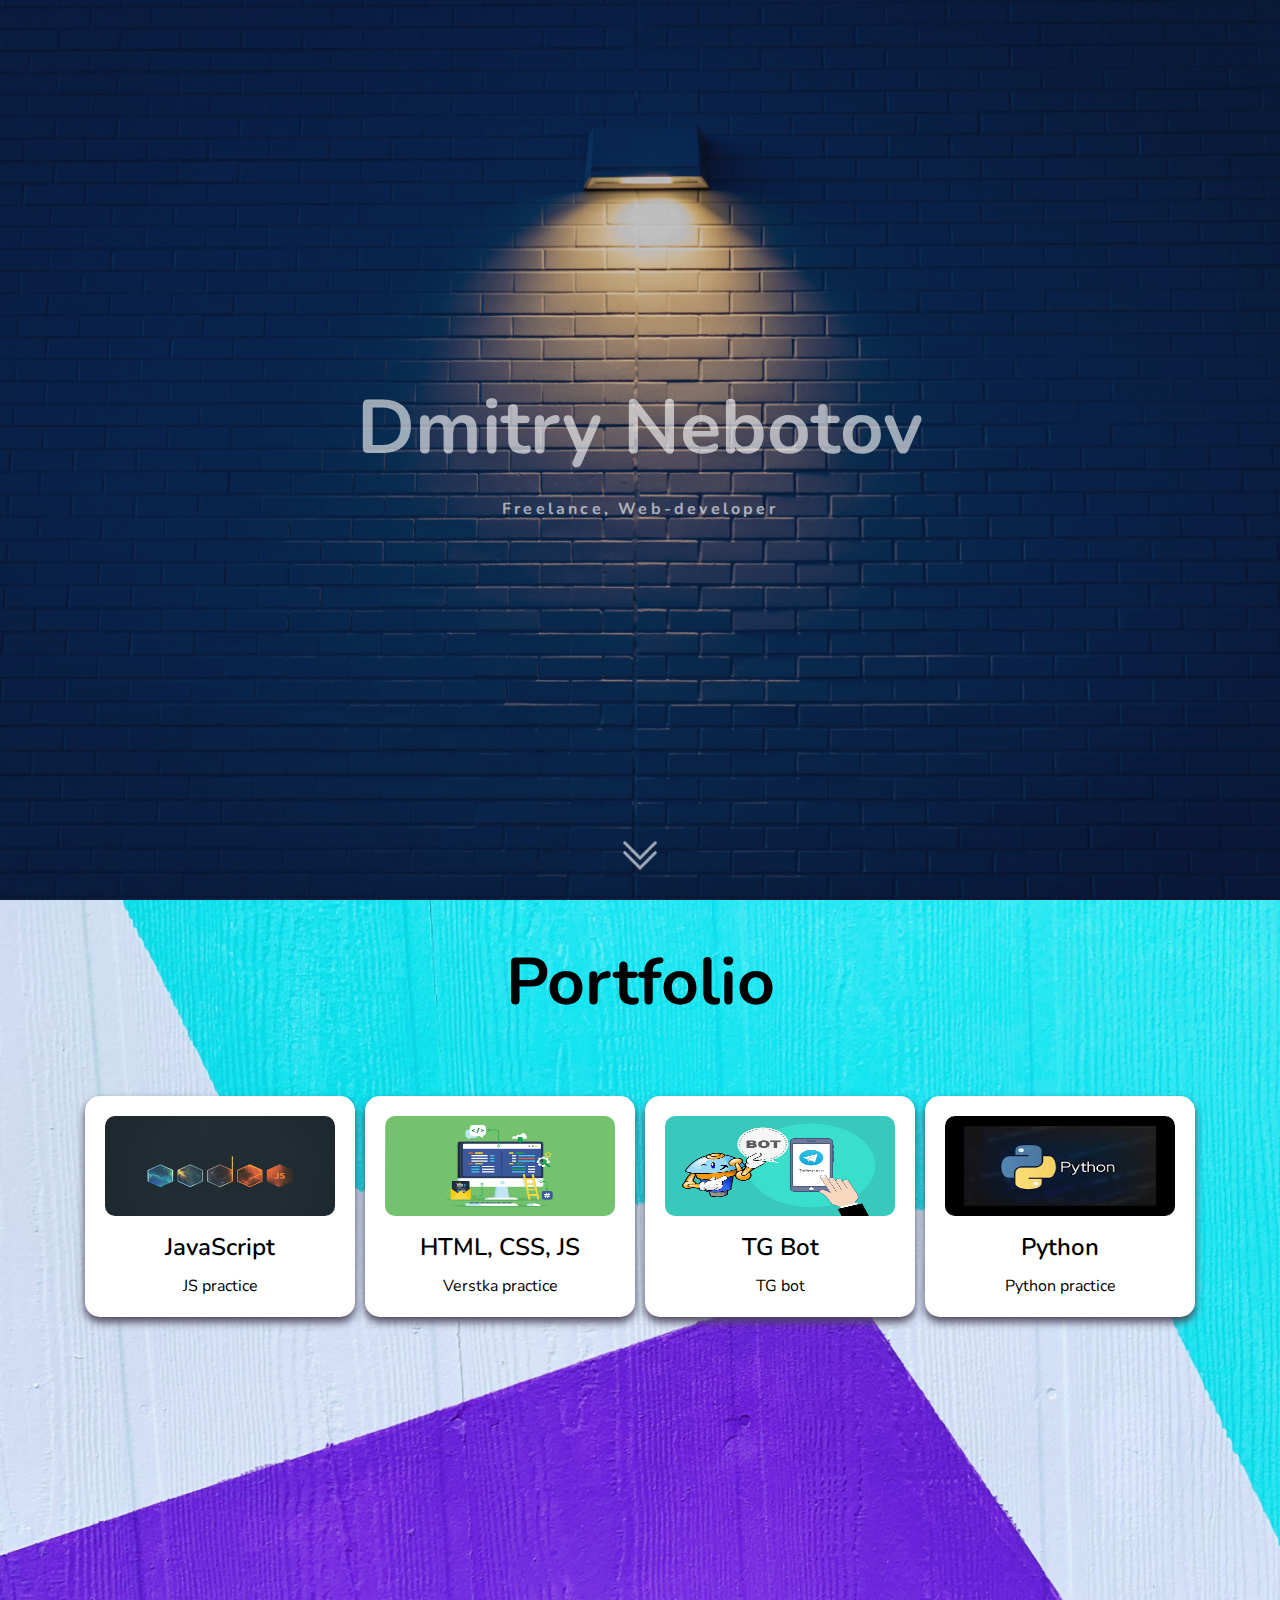
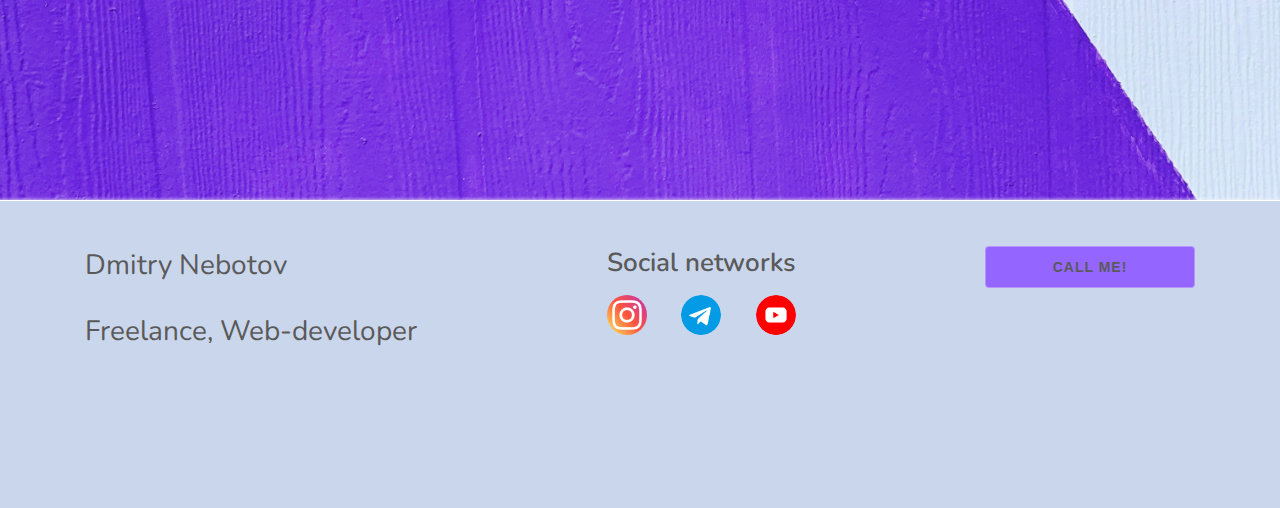
==== commit 41fff298: "123" ====
--- a/index.html
+++ b/index.html
@@ -74,7 +74,7 @@
                         <a target="_blank" href="https://www.instagram.com/nebotovdima">
                             <img src="./image/icons/free-icon-instagram-2111463.png" alt="">
                         </a>
-                        <a href="tg://resolve?domain=@nebotovdima">
+                        <a href="https://t.me/nebotovdima">
                             <img src="./image/icons/free-icon-telegram-2111646.png" alt="">
                         </a>
                         <a target="_blank" href="https://www.youtube.com/channel/UCRS05I6eya9KFITmBL-dh3A">
--- a/style/main.css
+++ b/style/main.css
@@ -4,9 +4,18 @@
     box-sizing: border-box;
 }
 
+html {
+    width: 100%;
+    max-width: 100%;
+    overflow-x: hidden;
+}
+
 body {
     font-family: "Nunito", sans-serif;
     margin: 0;
+    width: 100%;
+    max-width: 100%;
+    overflow-x: hidden;
 }
 
 .none {
@@ -21,6 +30,7 @@
 
 /* Header */
 .header {
+    background-image: url(../image/header/back1.jpg);
     display: flex;
     flex-direction: column;
     align-items: center;
@@ -69,14 +79,16 @@
     cursor: context-menu;
 }
 
+.header-arrow {
+    position: absolute;
+    bottom: 20px;
+    z-index: 100;
+}
+
 .header-arrow img {
     width: 38px;
     height: 38px;
-    position: absolute;
-    bottom: 20px;
-    left: 50%;
-    transform: translate(-50%, 0);
-    z-index: 2;
+    z-index: 3;
     opacity: 0.6;
     cursor: pointer;
     animation: myAnim 4s ease 0s infinite normal forwards;
@@ -131,10 +143,11 @@
 /* Portfolio */
 
 .portfolio {
+    background-image: url(../image/portfolio/back2.jpg);
     background-repeat: no-repeat;
     background-position: center;
     background-size: cover;
-    padding-top: 80px;
+    padding-top: 40px;
     padding-bottom: 110px;
     width: 100%;
     height: 100vh;
@@ -154,6 +167,7 @@
 
 .portfolio-card-wrapper {
     display: flex;
+    gap: 10px;
     flex-wrap: wrap;
     justify-content: space-between;
 }
@@ -163,12 +177,13 @@
     text-align: center;
     padding: 20px;
     max-width: 540px;
-    background-color: #fff;
-    box-shadow: 0px 10px 40px rgb(121, 121, 121);
-    margin-right: 10px;
+    background-color: rgb(255, 255, 255);
+    box-shadow: 0px 5px 9px 0px rgb(76 70 90);
+    border-radius: 15px;
 }
 
 .card:hover {
+    background: rgba(255, 255, 255, 0.671);
     transform: translateY(-15px);
     transition: 0.2s ease-in;
 }
@@ -183,6 +198,7 @@
     height: 100px;
     background-size: cover;
     background-position: center;
+    border-radius: 10px;
 }
 
 .card-title {
@@ -201,19 +217,21 @@
     color: black;
 }
 
-.card:hover {
-    background: rgba(58, 187, 226, 0.226);
-}
-
 /* Footer */
 
+
 .footer {
+    display: flex;
+    justify-content: center;
     padding-top: 45px;
     padding-bottom: 130px;
-    background: rgba(6, 152, 196, 0.411);
+    background: rgb(202 214 236);
+    border-top: 1px solid rgb(255, 255, 255);
+    box-shadow: -1px 6px 4px 6px rgb(248 248 248);
 }
 
 .footer-row {
+    width: 1110px;
     display: flex;
     flex-direction: row;
     justify-content: space-between;
@@ -227,7 +245,7 @@
 .footer-icons img {
     width: 40px;
     height: 40px;
-    margin-right: 10px;
+
     border-radius: 50%;
     margin-bottom: 10px;
 }
@@ -247,15 +265,12 @@
 
 .footer-icons-row {
     display: flex;
+    gap: 10px;
     flex-direction: row;
     justify-content: space-between;
     align-items: center;
 }
 
-.footer-icons-row>* {
-    margin-right: 30px;
-}
-
 .social {
     margin: 0;
     margin-bottom: 15px;
@@ -266,7 +281,7 @@
     font-weight: 600;
     line-height: 20px;
     color: rgb(90, 90, 90);
-    background-color: rgba(255, 255, 255, 0.185);
+    background-color: rgb(148, 102, 255);
     border-color: rgba(255, 255, 255, 0.308);
     border-width: 1px;
     border-style: solid;
@@ -277,14 +292,14 @@
     text-align: center;
     text-transform: uppercase;
     letter-spacing: 1px;
-    margin-bottom: 10px;
-    margin-left: 10px;
+
 }
 
 .block_with_text {
     display: block;
     width: 100%;
     text-align: center;
+    margin-top: 20px;
     margin-bottom: 20px;
     margin-left: auto;
     margin-right: auto;
@@ -295,15 +310,19 @@
 
 .btn:hover {
     color: rgb(66, 66, 66);
-    background-color: rgba(97, 97, 97, 0.753);
 }
 
 /* Project */
 
 .project {
+    display: flex;
+    justify-content: center;
+    background-image: url(../image/portfolio/jsback.jpg);
+    background-size: cover;
+    background-repeat: no-repeat;
+    background-position: center;
     height: 100vh;
-    padding-top: 60px;
-    padding-bottom: 120px;
+    padding-top: 20px;
     text-align: center;
 }
 
@@ -315,17 +334,13 @@
     margin-bottom: 40px;
 }
 
-.project-img {
-    margin-bottom: 70px;
-}
-
 .project-description {
     font-size: 30px;
     font-weight: 600;
 }
 
 .img {
-    width: 800px;
+    width: 600px;
     border-radius: 30px;
 }
 
@@ -337,4 +352,4 @@
     border: 2px solid black;
     border-radius: 30px;
     padding: 10px 30px 10px 30px;
-}
+}--- a/style/media.css
+++ b/style/media.css
@@ -16,21 +16,127 @@
 }
 
 @media (max-width: 600px) {
+    .header {
+        padding-bottom: 90px;
+    }
+    .header-arrow {
+        bottom: 60px;
+    }
+    .portfolio-card-wrapper {
+        display: flex;
+        justify-content: center;
+    }
+
+    .portfolio {
+        height: auto;
+    }
+
     .card {
         width: 400px;
         margin-bottom: 20px;
     }
 }
 
-@media (max-width: 600px) {
+
+@media (max-width: 425px) {
     .portfolio-card-wrapper {
-        display: flex;
-        justify-content: center;
+        width: 200px;
+    }
+
+    .portfolio-header {
+        font-size: 50px;
     }
 }
 
-@media (max-width: 600px) {
-    .portfolio {
-        height: auto;
+@media (max-width: 375px) {
+    .portfolio-card-wrapper {
+        width: 200px;
     }
-}+}
+
+/* Footer */
+
+@media (max-width: 1165px) {
+    .footer-row {
+        width: 1000px;
+        margin-right: 30px;
+        margin-left: 30px;
+    }
+}
+
+@media (max-width: 1024px) {
+    .footer-row {
+        display: flex;
+        flex-direction: column;
+        align-items: center;
+    }
+
+    .footer-copyright {
+        text-align: center;
+    }
+
+    .footer-icons {
+        display: flex;
+        flex-direction: column;
+        align-items: center;
+    }
+}
+
+@media (max-width: 375px) {
+    .footer-copyright-name {
+        font-size: 1em;
+    }
+
+    .footer-copyright p {
+        font-size: 20px
+    }
+}
+@media (max-height: 450px) {
+    .portfolio  {
+        padding-top: 20px;
+        padding-bottom: 20px;
+    }
+    .portfolio-header {
+        margin-bottom: 10px;
+    }
+    .card {
+        width: 170px;
+    }
+    .card-img {
+        width: 130px;
+    }
+    .footer {
+        padding-bottom:  0;
+        padding-top: 30px;
+    }
+    .footer-row {
+        width: auto;
+        display: flex;
+        gap: 30px;
+        flex-direction: row;
+        align-items: baseline;
+    }
+    .footer-copyright {
+        text-align: left;
+    }
+    .footer-copyright p {
+        margin-top: 23px;
+    }
+    .footer-icons {
+        align-items: flex-start;
+    }
+}
+
+/* Project media */
+
+@media (max-width: 640px) {
+    .project-header {
+        font-size: 50px;
+    }
+    .img {
+        width: 400px;
+    }
+    .project-description {
+        font-size: 25px;
+    }
+}
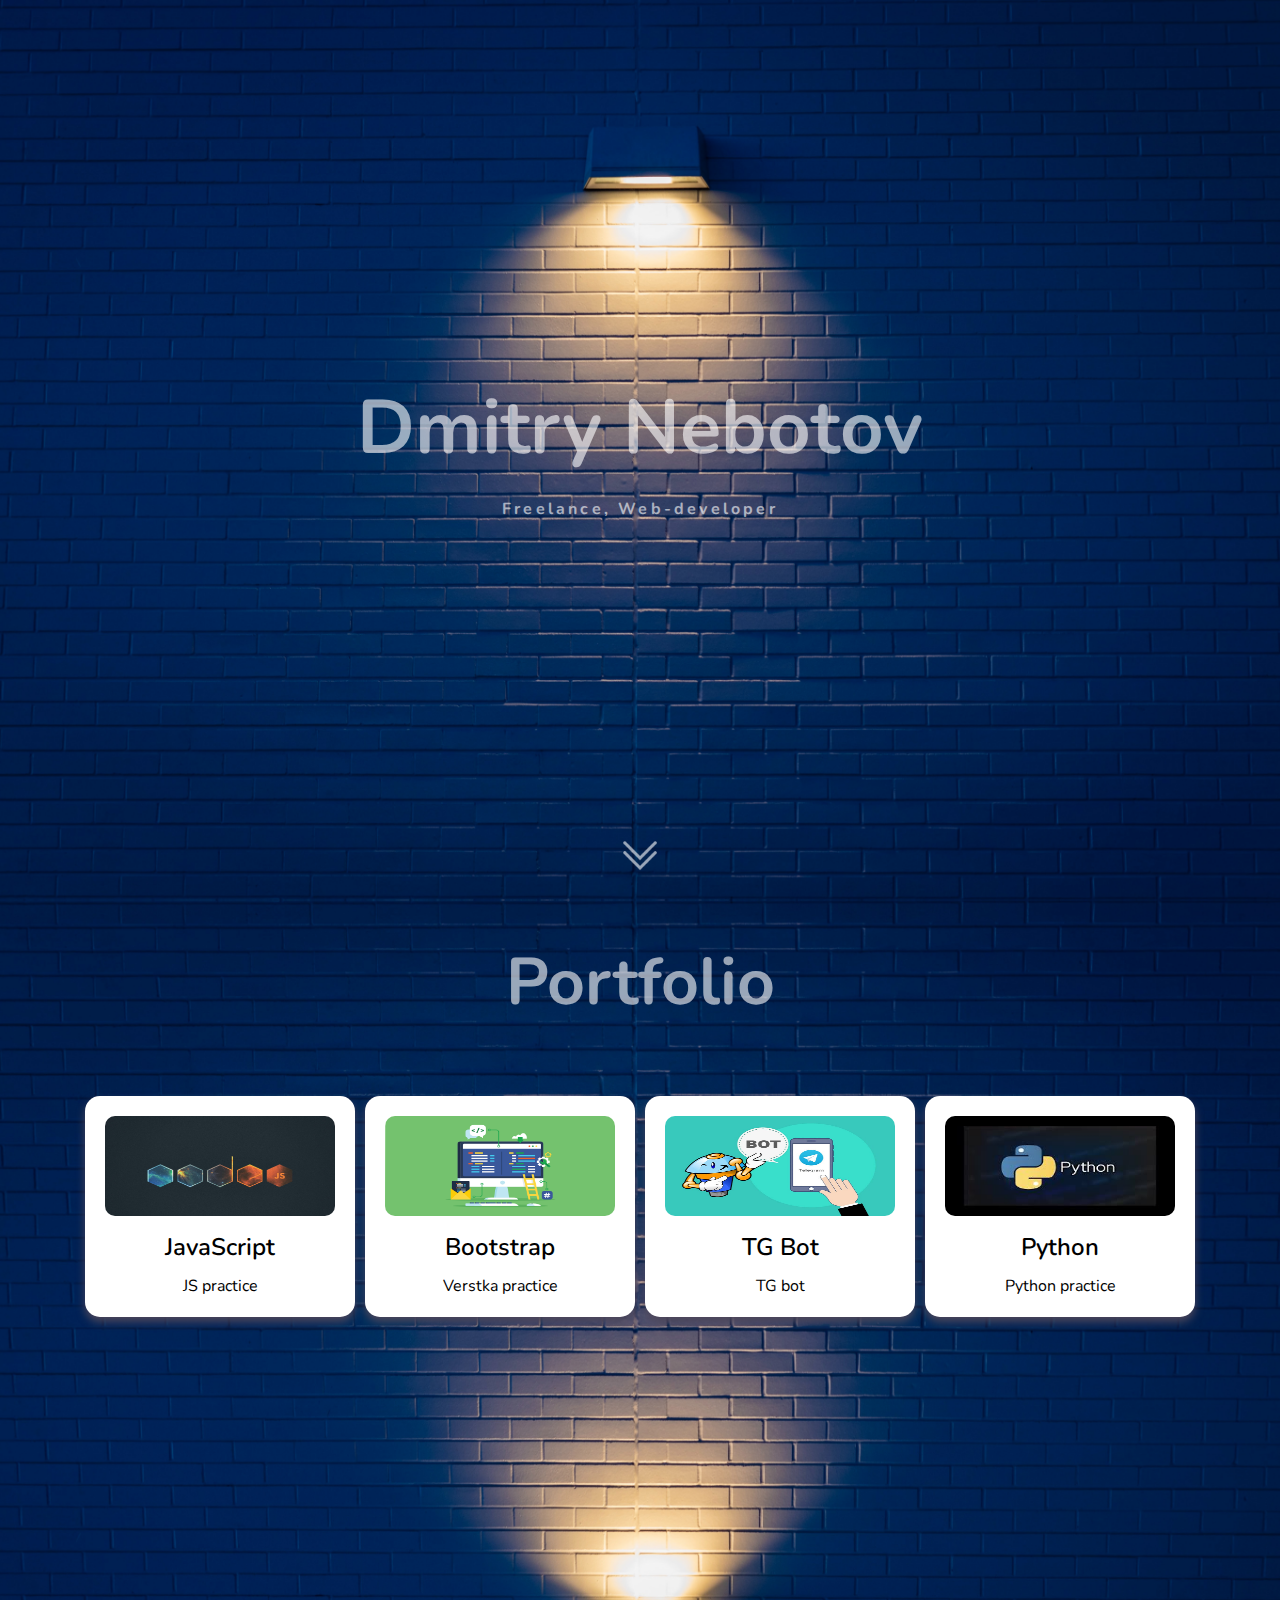
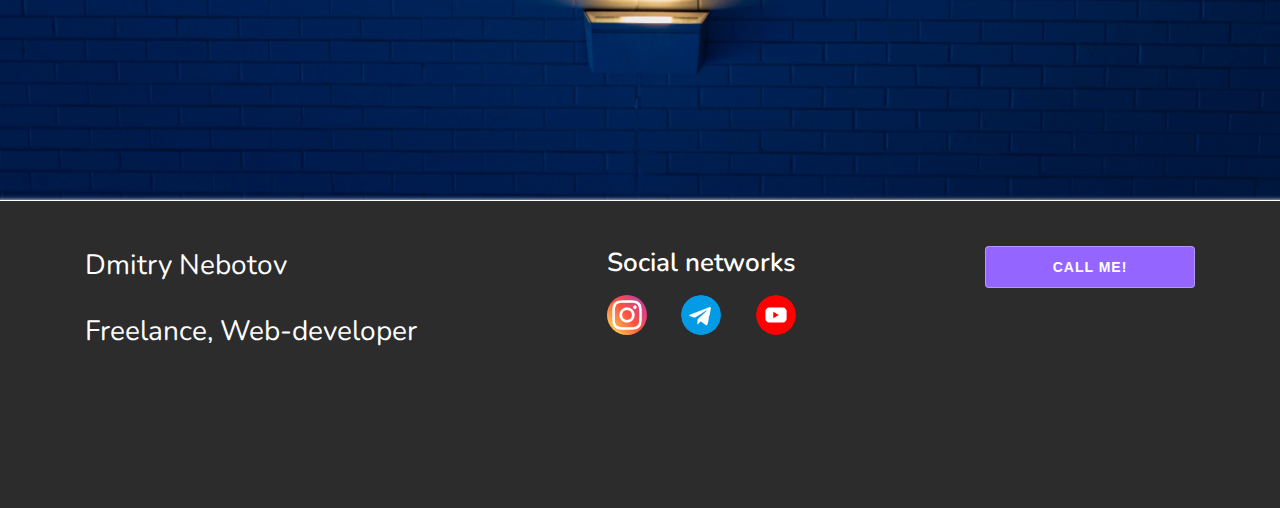
==== commit edf7e584: "123" ====
--- a/index.html
+++ b/index.html
@@ -15,16 +15,29 @@
 </head>
 
 <body>
+
     <header class="header" id="header">
+        
         <h1 class="header-title">Dmitry Nebotov</h1>
         <p class="header-subtitle">Freelance, Web-developer</p>
         <div class="header-arrow">
             <img src="./image/header/arrow-down.png" alt="arrow-down">
         </div>
+        <div class="scroll-div">
+            <a class="scroll-header" href="#header">
+                <p>HEADER</p>
+            </a>
+            <a class="scroll-portfolio" href="#portfolio">
+                <p>PORTFOLIO</p>
+            </a>
+            <a class="scroll-footer" href="#footer">
+                <p>FOOTER</p>
+            </a>
+        </div>
     </header>
 
     <main>
-        <section class="portfolio">
+        <section class="portfolio" id="portfolio">
             <div class="conteiner">
                 <h2 class="portfolio-header">Portfolio</h2>
                 <div class="portfolio-card-wrapper">
@@ -37,31 +50,30 @@
                     </div>
                     <div class="card">
                         <a href="#" class="card-link">
-                        <img class="card-img" src="./image/portfolio/verstka.png" alt="Js">
-                        <h3 class="card-title">HTML, CSS, JS</h3>
-                        <p>Verstka practice</p>
+                            <img class="card-img" src="./image/portfolio/verstka.png" alt="Js">
+                            <h3 class="card-title">Bootstrap</h3>
+                            <p>Verstka practice</p>
                         </a>
                     </div>
                     <div class="card">
                         <a href="#" class="card-link">
-                        <img class="card-img" src="./image/portfolio/tgbot.jpg" alt="Js">
-                        <h3 class="card-title">TG Bot</h3>
-                        <p>TG bot</p>
+                            <img class="card-img" src="./image/portfolio/tgbot.jpg" alt="Js">
+                            <h3 class="card-title">TG Bot</h3>
+                            <p>TG bot</p>
                         </a>
                     </div>
                     <div class="card">
                         <a href="#" class="card-link">
-                        <img class="card-img" src="./image/portfolio/python.jfif" alt="Js">
-                        <h3 class="card-title">Python</h3>
-                        <p>Python practice</p>
+                            <img class="card-img" src="./image/portfolio/python.jfif" alt="Js">
+                            <h3 class="card-title">Python</h3>
+                            <p>Python practice</p>
                         </a>
                     </div>
                 </div>
             </div>
-        </section>
     </main>
 
-    <footer class="footer">
+    <footer class="footer" id="footer">
         <div class="conteiner">
             <div class="footer-row">
                 <div class="footer-copyright">
@@ -90,9 +102,7 @@
             </div>
         </div>
     </footer>
-
     <script src="./script/Jquery/jquery-3.6.1.min.js"></script>
-    <script src="./script/vide/jquery.vide.min.js"></script>
     <script src="./script/main.js"></script>
 </body>
 
--- a/style/main.css
+++ b/style/main.css
@@ -8,6 +8,7 @@
     width: 100%;
     max-width: 100%;
     overflow-x: hidden;
+    scroll-behavior: smooth;
 }
 
 body {
@@ -42,18 +43,6 @@
     background-position: center;
 }
 
-.header:after {
-    content: "";
-    position: absolute;
-    top: 0;
-    left: 0;
-    right: 0;
-    bottom: 0;
-    background: rgba(36, 36, 36, 0.822);
-    opacity: 0.3;
-    z-index: 1;
-}
-
 .header-title {
     margin: 0;
     margin-bottom: 20px;
@@ -80,6 +69,7 @@
 }
 
 .header-arrow {
+    display: none;
     position: absolute;
     bottom: 20px;
     z-index: 100;
@@ -143,7 +133,7 @@
 /* Portfolio */
 
 .portfolio {
-    background-image: url(../image/portfolio/back2.jpg);
+    background-image: url(../image/header/back2.jpg);
     background-repeat: no-repeat;
     background-position: center;
     background-size: cover;
@@ -162,7 +152,10 @@
     font-size: 66px;
     line-height: 130%;
     text-align: center;
-    color: rgb(0, 0, 0);
+    color: rgb(255, 255, 255);
+    z-index: 2;
+    opacity: 0.6;
+    cursor: context-menu;
 }
 
 .portfolio-card-wrapper {
@@ -225,7 +218,7 @@
     justify-content: center;
     padding-top: 45px;
     padding-bottom: 130px;
-    background: rgb(202 214 236);
+    background: rgb(44 44 44);
     border-top: 1px solid rgb(255, 255, 255);
     box-shadow: -1px 6px 4px 6px rgb(248 248 248);
 }
@@ -239,7 +232,7 @@
 
 .footer-copyright {
     font-size: 28px;
-    color: rgb(90, 90, 90);
+    color: rgb(255, 255, 255);
 }
 
 .footer-icons img {
@@ -260,7 +253,7 @@
     font-weight: 600;
     font-size: 26px;
     line-height: 130%;
-    color: rgb(90, 90, 90);
+    color: rgb(255, 255, 255);
 }
 
 .footer-icons-row {
@@ -280,7 +273,7 @@
     font-size: 14px;
     font-weight: 600;
     line-height: 20px;
-    color: rgb(90, 90, 90);
+    color: rgb(255, 255, 255);
     background-color: rgb(148, 102, 255);
     border-color: rgba(255, 255, 255, 0.308);
     border-width: 1px;
@@ -303,13 +296,15 @@
     margin-bottom: 20px;
     margin-left: auto;
     margin-right: auto;
-    color: rgb(90, 90, 90);
+    color: rgb(255, 255, 255);
     font-weight: 600;
     font-size: 20px;
 }
 
 .btn:hover {
+    background-color: rgba(255, 255, 255, 0.801);
     color: rgb(66, 66, 66);
+    transition: 1s;
 }
 
 /* Project */
@@ -352,4 +347,47 @@
     border: 2px solid black;
     border-radius: 30px;
     padding: 10px 30px 10px 30px;
+}
+
+/* Scroll up-down */
+
+.scroll-div {
+    background-color: rgba(255, 255, 255, 0.192);
+    width: 60px;
+    display: flex;
+    flex-direction: column;
+    align-items: center;
+    justify-content: space-between;
+    position: fixed;
+    left: 0;
+    height: 100vh;
+
+}
+
+.scroll-div a {
+    text-decoration: none;
+    color: black;
+    font-size: 25px;
+    padding-top: 20px;
+    padding-bottom: 20px;
+    writing-mode: vertical-lr;
+}
+
+.scroll-header {
+    transition: 1s;
+}
+
+.scroll-portfolio:hover {
+    font-size: 40px;
+    transition: 1s;
+}
+
+.scroll-header:hover {
+    font-size: 40px;
+    transition: 1s;
+}
+
+.scroll-footer:hover {
+    font-size: 40px;
+    transition: 1s;
 }--- a/style/media.css
+++ b/style/media.css
@@ -1,4 +1,13 @@
 /* Header */
+
+@media (max-width: 1280px) {
+    .scroll-div {
+        display: none;
+    }
+    .header-arrow {
+        display: block;
+    }
+}
 
 @media (max-width: 570px) {
     .header-title {
@@ -29,14 +38,13 @@
 
     .portfolio {
         height: auto;
-    }
+}
 
     .card {
         width: 400px;
         margin-bottom: 20px;
     }
 }
-
 
 @media (max-width: 425px) {
     .portfolio-card-wrapper {
